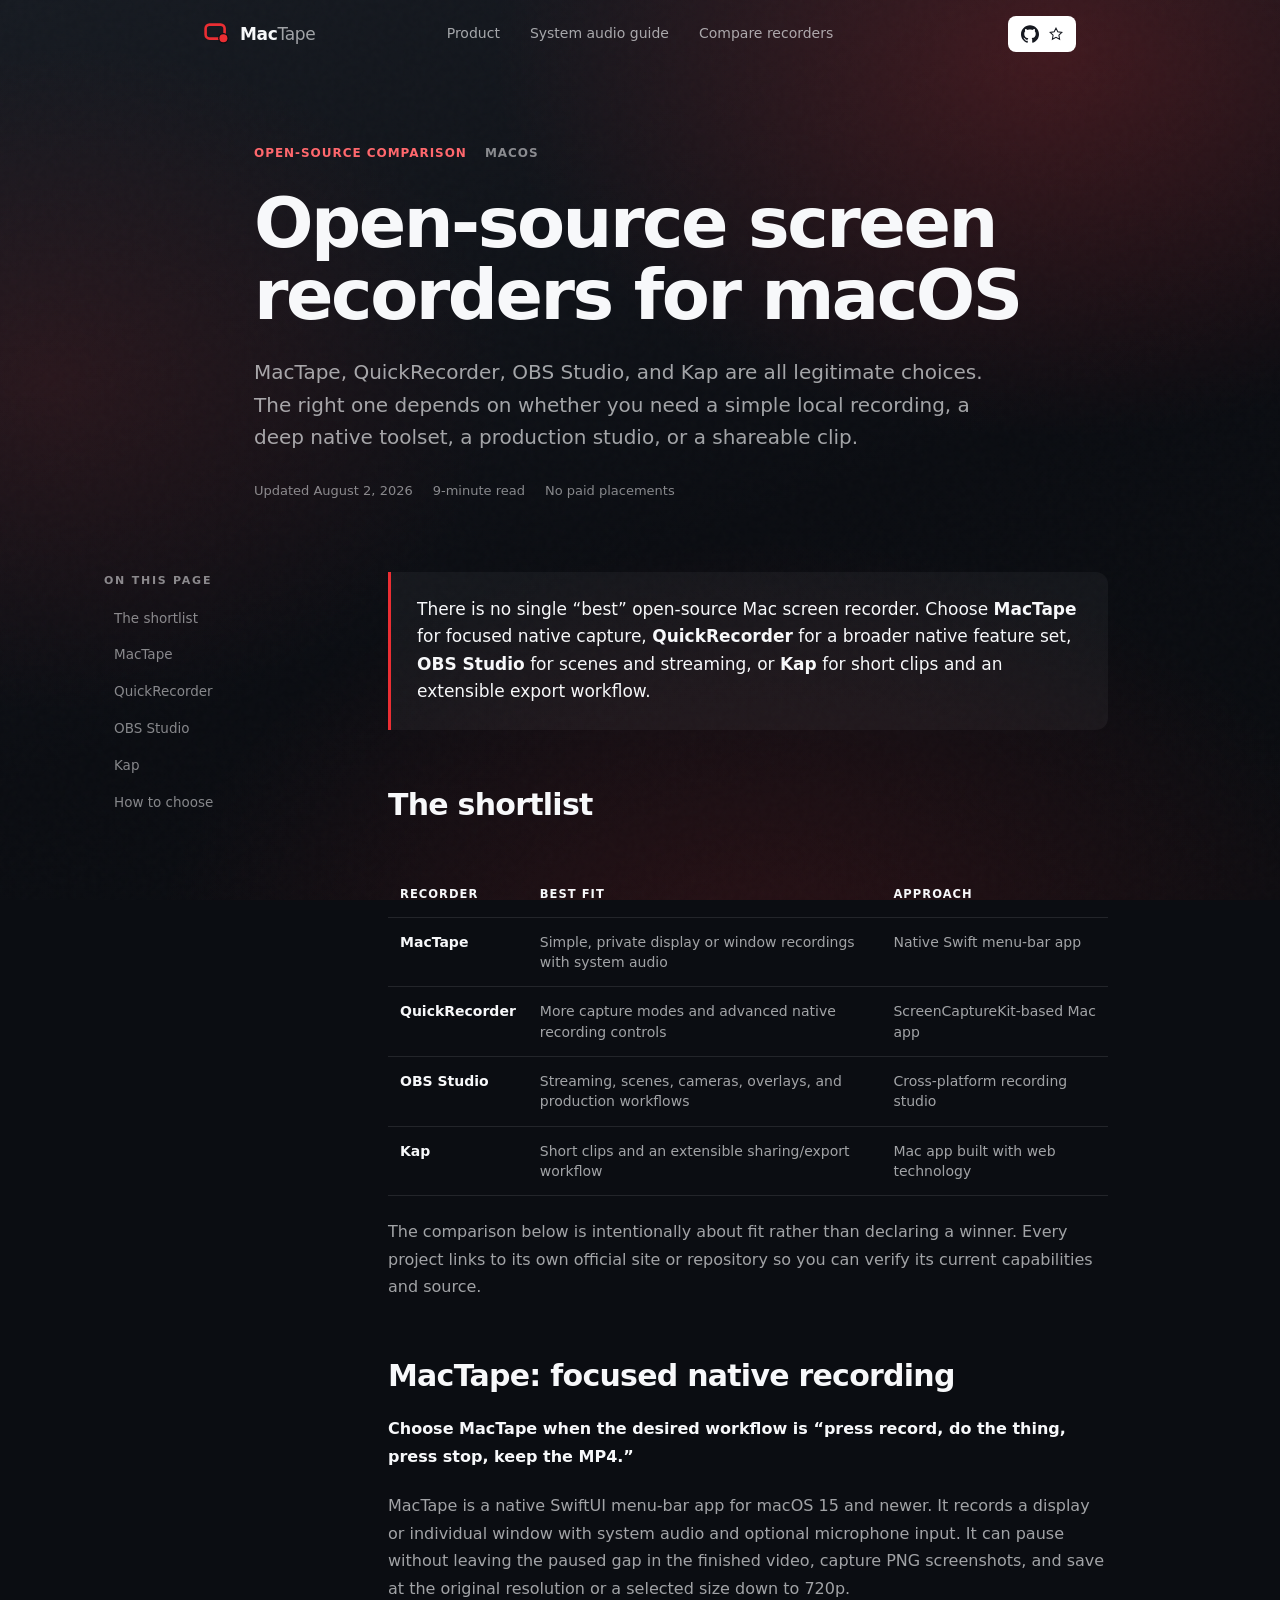
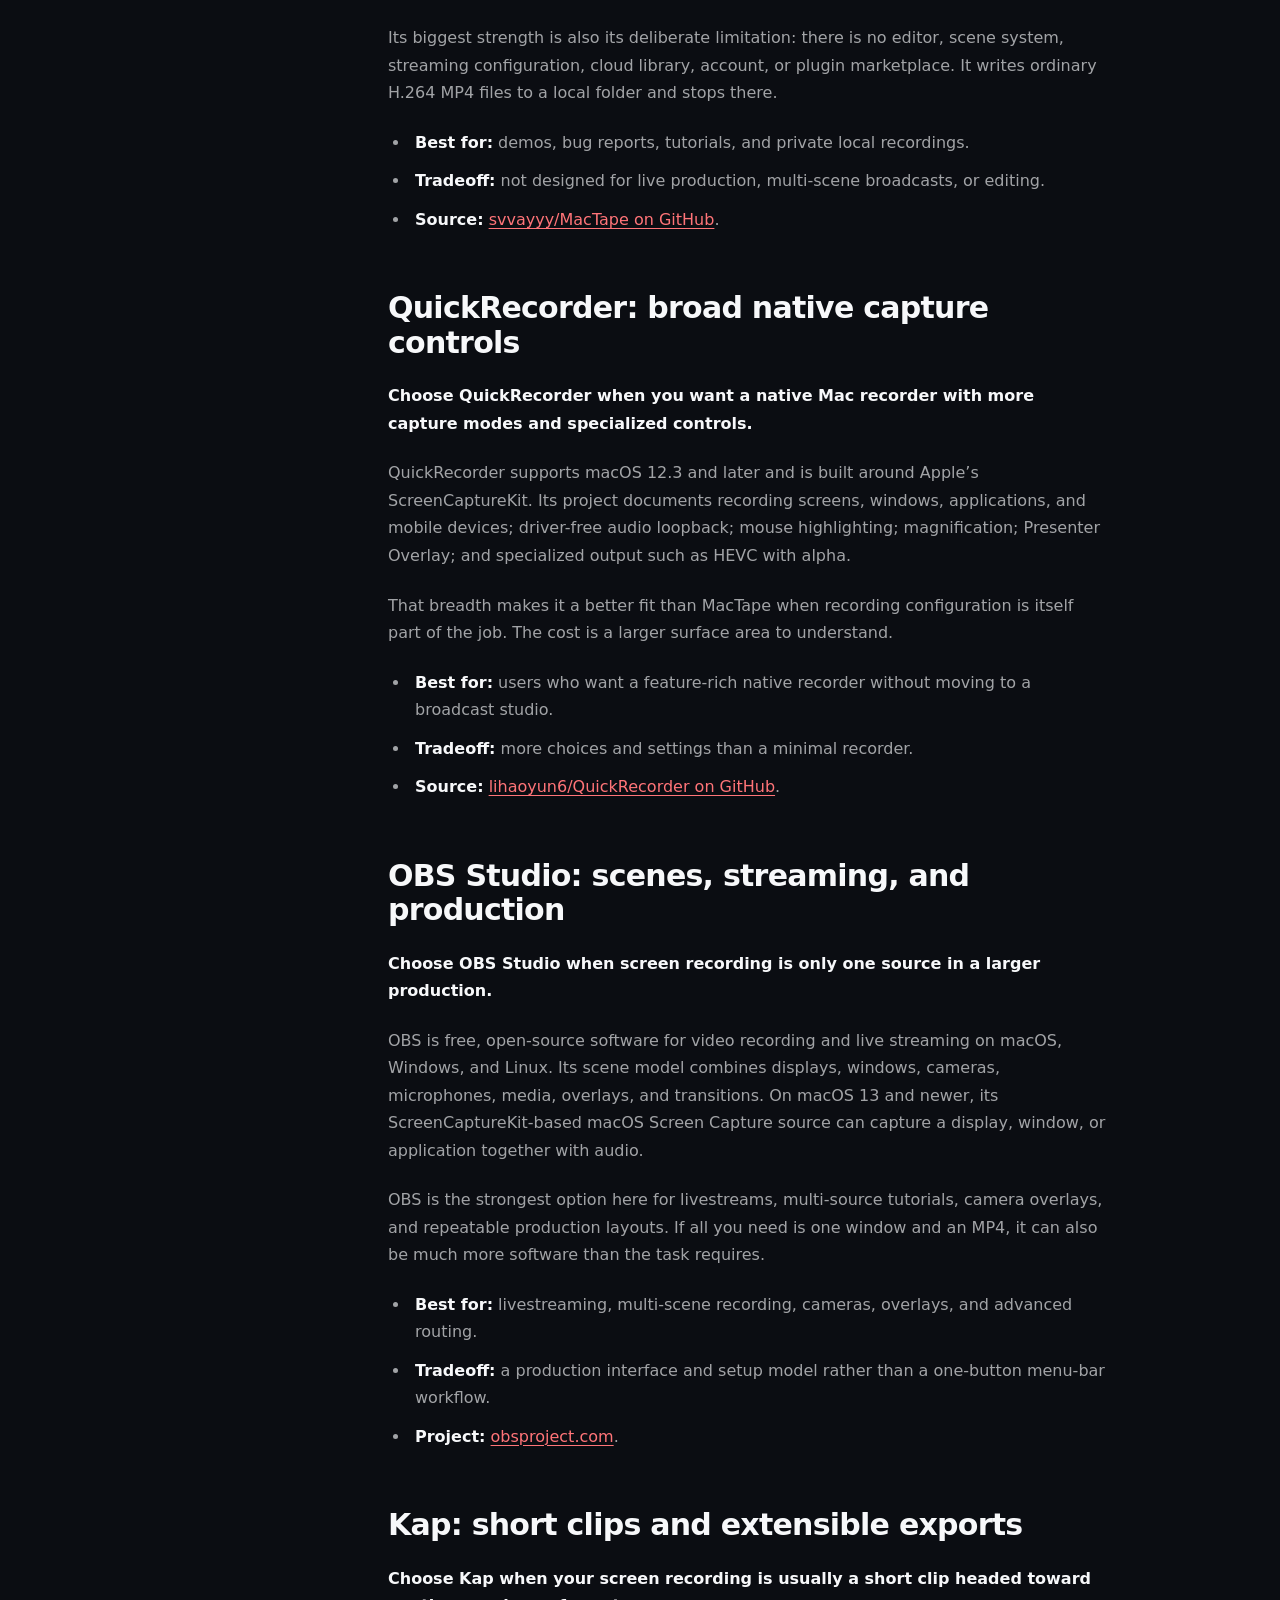
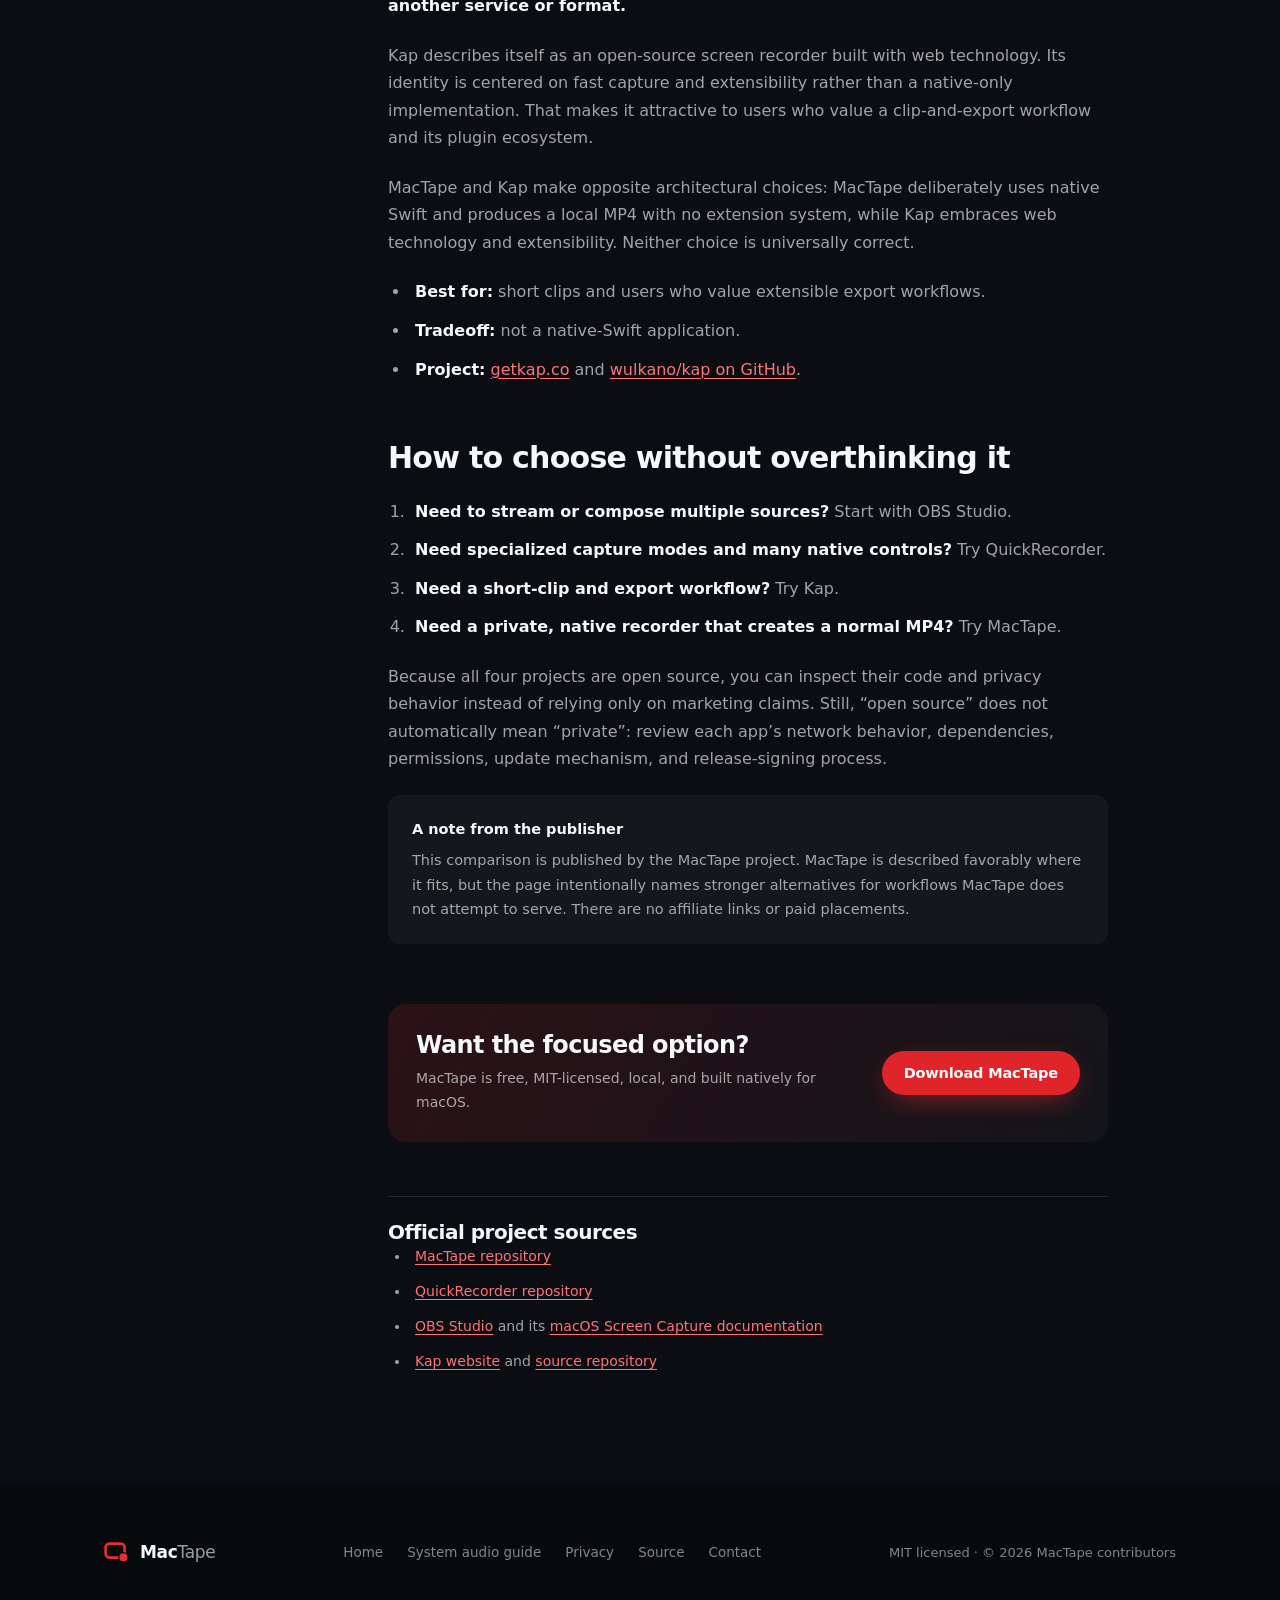
==== docs/open-source-macos-screen-recorders.html @ 4670ff33 "Improve MacTape search discovery" ====
<!DOCTYPE html>
<html lang="en">
<head>
<meta charset="utf-8">
<meta name="viewport" content="width=device-width,initial-scale=1">
<title>Open-Source macOS Screen Recorders: An Honest Comparison</title>
<meta name="description" content="Compare MacTape, QuickRecorder, OBS Studio, and Kap for simple Mac capture, advanced recording, streaming, and short clips.">
<meta name="theme-color" content="#0b0d12">
<link rel="canonical" href="https://mactape.cc/open-source-macos-screen-recorders.html">
<link rel="icon" type="image/png" sizes="32x32" href="assets/favicon-32.png">
<link rel="icon" type="image/png" sizes="128x128" href="assets/favicon-128.png">
<link rel="apple-touch-icon" href="assets/icon-256.png">
<meta property="og:type" content="article">
<meta property="og:site_name" content="MacTape">
<meta property="og:title" content="Open-Source macOS Screen Recorders: An Honest Comparison">
<meta property="og:description" content="Four good open-source recorders, four different jobs. Compare them before installing one.">
<meta property="og:url" content="https://mactape.cc/open-source-macos-screen-recorders.html">
<meta property="og:image" content="https://mactape.cc/assets/og-image.jpg">
<meta property="article:published_time" content="2026-08-02">
<meta property="article:modified_time" content="2026-08-02">
<meta name="twitter:card" content="summary_large_image">
<meta name="twitter:title" content="Open-Source macOS Screen Recorders: An Honest Comparison">
<meta name="twitter:description" content="Compare native capture, advanced tools, streaming workflows, and short-clip recorders for Mac.">
<meta name="twitter:image" content="https://mactape.cc/assets/og-image.jpg">
<script type="application/ld+json">
{
  "@context": "https://schema.org",
  "@type": "TechArticle",
  "headline": "Open-Source macOS Screen Recorders: An Honest Comparison",
  "description": "A practical comparison of MacTape, QuickRecorder, OBS Studio, and Kap for different Mac screen-recording workflows.",
  "datePublished": "2026-08-02",
  "dateModified": "2026-08-02",
  "mainEntityOfPage": "https://mactape.cc/open-source-macos-screen-recorders.html",
  "image": "https://mactape.cc/assets/og-image.jpg",
  "author": {
    "@type": "Organization",
    "name": "MacTape contributors",
    "url": "https://github.com/svvayyy/MacTape/graphs/contributors"
  },
  "publisher": {
    "@type": "Organization",
    "name": "MacTape",
    "url": "https://mactape.cc/",
    "logo": {
      "@type": "ImageObject",
      "url": "https://mactape.cc/assets/icon-1024.png"
    }
  }
}
</script>
<link rel="stylesheet" href="assets/site.css">
</head>
<body>
<div class="bg-field"></div>
<div class="grain"></div>

<div class="chrome" id="chrome">
  <div class="chrome-scrim"></div>
  <div class="chrome-inner">
    <div class="chrome-surface" aria-hidden="true"></div>
    <header class="chrome-bar">
      <a class="brand" href="index.html" aria-label="MacTape home">
        <span class="mark" aria-hidden="true"><svg viewBox="0 0 26 22" fill="none"><rect x="1.6" y="1.6" width="19" height="14" rx="4" stroke="#eb2e33" stroke-width="2.6"/><circle cx="19.4" cy="15.2" r="5.2" fill="#0b0d12"/><circle cx="19.4" cy="15.2" r="4" fill="#eb2e33"/></svg></span>
        <span>Mac<em>Tape</em></span>
      </a>
      <nav class="chrome-nav" aria-label="Primary navigation">
        <a class="dd-trigger" href="index.html#features">Product</a>
        <a class="dd-trigger" href="record-mac-screen-with-system-audio.html">System audio guide</a>
        <a class="dd-trigger" href="open-source-macos-screen-recorders.html" aria-current="page">Compare recorders</a>
      </nav>
      <div class="chrome-actions">
        <a class="star-pill" href="https://github.com/svvayyy/MacTape" rel="noopener">
          <span class="sr-only">View MacTape on GitHub, </span>
          <svg class="gh" viewBox="0 0 24 24" fill="currentColor" aria-hidden="true"><path d="M12 .297c-6.63 0-12 5.373-12 12 0 5.303 3.438 9.8 8.205 11.385.6.113.82-.258.82-.577 0-.285-.01-1.04-.015-2.04-3.338.724-4.042-1.61-4.042-1.61C4.422 18.07 3.633 17.7 3.633 17.7c-1.087-.744.084-.729.084-.729 1.205.084 1.838 1.236 1.838 1.236 1.07 1.835 2.809 1.305 3.495.998.108-.776.417-1.305.76-1.605-2.665-.3-5.466-1.332-5.466-5.93 0-1.31.465-2.38 1.235-3.22-.135-.303-.54-1.523.105-3.176 0 0 1.005-.322 3.3 1.23.96-.267 1.98-.399 3-.405 1.02.006 2.04.138 3 .405 2.28-1.552 3.285-1.23 3.285-1.23.645 1.653.24 2.873.12 3.176.765.84 1.23 1.91 1.23 3.22 0 4.61-2.805 5.625-5.475 5.92.42.36.81 1.096.81 2.22 0 1.606-.015 2.896-.015 3.286 0 .315.21.69.825.57C20.565 22.092 24 17.592 24 12.297c0-6.627-5.373-12-12-12"/></svg>
          <span class="count"><svg viewBox="0 0 24 24" fill="none" stroke="currentColor" stroke-width="1.8" aria-hidden="true"><path d="m12 2 3.09 6.26L22 9.27l-5 4.87 1.18 6.88L12 17.77l-6.18 3.25L7 14.14 2 9.27l6.91-1.01L12 2Z"/></svg><span class="n" data-stars></span></span>
        </a>
        <button class="menu-btn" type="button" aria-expanded="false" aria-label="Open navigation menu"><span></span></button>
      </div>
      <nav class="chrome-mobile" aria-label="Mobile navigation">
        <a href="index.html">MacTape home</a>
        <a href="index.html#features">Features</a>
        <a href="record-mac-screen-with-system-audio.html">System audio guide</a>
        <a href="open-source-macos-screen-recorders.html" aria-current="page">Compare recorders</a>
        <a href="privacy.html">Privacy</a>
        <a href="https://github.com/svvayyy/MacTape" rel="noopener">Source</a>
      </nav>
    </header>
  </div>
</div>

<main id="top">
  <header class="article-hero">
    <div class="wrap article-hero-inner">
      <div class="article-kicker"><span>Open-source comparison</span><span>macOS</span></div>
      <h1>Open-source screen recorders for macOS</h1>
      <p class="article-dek">MacTape, QuickRecorder, OBS Studio, and Kap are all legitimate choices. The right one depends on whether you need a simple local recording, a deep native toolset, a production studio, or a shareable clip.</p>
      <div class="article-meta"><time datetime="2026-08-02">Updated August 2, 2026</time><span>9-minute read</span><span>No paid placements</span></div>
    </div>
  </header>

  <div class="wrap article-shell">
    <aside class="article-toc" aria-label="On this page">
      <strong>On this page</strong>
      <a href="#shortlist">The shortlist</a>
      <a href="#mactape">MacTape</a>
      <a href="#quickrecorder">QuickRecorder</a>
      <a href="#obs">OBS Studio</a>
      <a href="#kap">Kap</a>
      <a href="#choose">How to choose</a>
    </aside>

    <article class="article">
      <p class="answer">There is no single “best” open-source Mac screen recorder. Choose <strong>MacTape</strong> for focused native capture, <strong>QuickRecorder</strong> for a broader native feature set, <strong>OBS Studio</strong> for scenes and streaming, or <strong>Kap</strong> for short clips and an extensible export workflow.</p>

      <h2 id="shortlist">The shortlist</h2>
      <div class="table-scroll" role="region" aria-label="Open-source macOS screen recorder comparison" tabindex="0">
      <table>
        <thead><tr><th>Recorder</th><th>Best fit</th><th>Approach</th></tr></thead>
        <tbody>
          <tr><td>MacTape</td><td>Simple, private display or window recordings with system audio</td><td>Native Swift menu-bar app</td></tr>
          <tr><td>QuickRecorder</td><td>More capture modes and advanced native recording controls</td><td>ScreenCaptureKit-based Mac app</td></tr>
          <tr><td>OBS Studio</td><td>Streaming, scenes, cameras, overlays, and production workflows</td><td>Cross-platform recording studio</td></tr>
          <tr><td>Kap</td><td>Short clips and an extensible sharing/export workflow</td><td>Mac app built with web technology</td></tr>
        </tbody>
      </table>
      </div>
      <p>The comparison below is intentionally about fit rather than declaring a winner. Every project links to its own official site or repository so you can verify its current capabilities and source.</p>

      <h2 id="mactape">MacTape: focused native recording</h2>
      <p><strong>Choose MacTape when the desired workflow is “press record, do the thing, press stop, keep the MP4.”</strong></p>
      <p>MacTape is a native SwiftUI menu-bar app for macOS 15 and newer. It records a display or individual window with system audio and optional microphone input. It can pause without leaving the paused gap in the finished video, capture PNG screenshots, and save at the original resolution or a selected size down to 720p.</p>
      <p>Its biggest strength is also its deliberate limitation: there is no editor, scene system, streaming configuration, cloud library, account, or plugin marketplace. It writes ordinary H.264 MP4 files to a local folder and stops there.</p>
      <ul>
        <li><strong>Best for:</strong> demos, bug reports, tutorials, and private local recordings.</li>
        <li><strong>Tradeoff:</strong> not designed for live production, multi-scene broadcasts, or editing.</li>
        <li><strong>Source:</strong> <a href="https://github.com/svvayyy/MacTape" rel="noopener">svvayyy/MacTape on GitHub</a>.</li>
      </ul>

      <h2 id="quickrecorder">QuickRecorder: broad native capture controls</h2>
      <p><strong>Choose QuickRecorder when you want a native Mac recorder with more capture modes and specialized controls.</strong></p>
      <p>QuickRecorder supports macOS 12.3 and later and is built around Apple’s ScreenCaptureKit. Its project documents recording screens, windows, applications, and mobile devices; driver-free audio loopback; mouse highlighting; magnification; Presenter Overlay; and specialized output such as HEVC with alpha.</p>
      <p>That breadth makes it a better fit than MacTape when recording configuration is itself part of the job. The cost is a larger surface area to understand.</p>
      <ul>
        <li><strong>Best for:</strong> users who want a feature-rich native recorder without moving to a broadcast studio.</li>
        <li><strong>Tradeoff:</strong> more choices and settings than a minimal recorder.</li>
        <li><strong>Source:</strong> <a href="https://github.com/lihaoyun6/QuickRecorder" rel="noopener">lihaoyun6/QuickRecorder on GitHub</a>.</li>
      </ul>

      <h2 id="obs">OBS Studio: scenes, streaming, and production</h2>
      <p><strong>Choose OBS Studio when screen recording is only one source in a larger production.</strong></p>
      <p>OBS is free, open-source software for video recording and live streaming on macOS, Windows, and Linux. Its scene model combines displays, windows, cameras, microphones, media, overlays, and transitions. On macOS 13 and newer, its ScreenCaptureKit-based macOS Screen Capture source can capture a display, window, or application together with audio.</p>
      <p>OBS is the strongest option here for livestreams, multi-source tutorials, camera overlays, and repeatable production layouts. If all you need is one window and an MP4, it can also be much more software than the task requires.</p>
      <ul>
        <li><strong>Best for:</strong> livestreaming, multi-scene recording, cameras, overlays, and advanced routing.</li>
        <li><strong>Tradeoff:</strong> a production interface and setup model rather than a one-button menu-bar workflow.</li>
        <li><strong>Project:</strong> <a href="https://obsproject.com/" rel="noopener">obsproject.com</a>.</li>
      </ul>

      <h2 id="kap">Kap: short clips and extensible exports</h2>
      <p><strong>Choose Kap when your screen recording is usually a short clip headed toward another service or format.</strong></p>
      <p>Kap describes itself as an open-source screen recorder built with web technology. Its identity is centered on fast capture and extensibility rather than a native-only implementation. That makes it attractive to users who value a clip-and-export workflow and its plugin ecosystem.</p>
      <p>MacTape and Kap make opposite architectural choices: MacTape deliberately uses native Swift and produces a local MP4 with no extension system, while Kap embraces web technology and extensibility. Neither choice is universally correct.</p>
      <ul>
        <li><strong>Best for:</strong> short clips and users who value extensible export workflows.</li>
        <li><strong>Tradeoff:</strong> not a native-Swift application.</li>
        <li><strong>Project:</strong> <a href="https://getkap.co/" rel="noopener">getkap.co</a> and <a href="https://github.com/wulkano/kap" rel="noopener">wulkano/kap on GitHub</a>.</li>
      </ul>

      <h2 id="choose">How to choose without overthinking it</h2>
      <ol>
        <li><strong>Need to stream or compose multiple sources?</strong> Start with OBS Studio.</li>
        <li><strong>Need specialized capture modes and many native controls?</strong> Try QuickRecorder.</li>
        <li><strong>Need a short-clip and export workflow?</strong> Try Kap.</li>
        <li><strong>Need a private, native recorder that creates a normal MP4?</strong> Try MacTape.</li>
      </ol>
      <p>Because all four projects are open source, you can inspect their code and privacy behavior instead of relying only on marketing claims. Still, “open source” does not automatically mean “private”: review each app’s network behavior, dependencies, permissions, update mechanism, and release-signing process.</p>

      <div class="callout">
        <b>A note from the publisher</b>
        This comparison is published by the MacTape project. MacTape is described favorably where it fits, but the page intentionally names stronger alternatives for workflows MacTape does not attempt to serve. There are no affiliate links or paid placements.
      </div>

      <div class="article-cta">
        <div>
          <h2>Want the focused option?</h2>
          <p>MacTape is free, MIT-licensed, local, and built natively for macOS.</p>
        </div>
        <a class="btn btn-primary" href="https://github.com/svvayyy/MacTape/releases/download/v0.1.0-beta.1/MacTape-0.1.0.dmg" rel="noopener">Download MacTape</a>
      </div>

      <section class="sources" aria-labelledby="sources-heading">
        <h2 id="sources-heading">Official project sources</h2>
        <ul>
          <li><a href="https://github.com/svvayyy/MacTape" rel="noopener">MacTape repository</a></li>
          <li><a href="https://github.com/lihaoyun6/QuickRecorder" rel="noopener">QuickRecorder repository</a></li>
          <li><a href="https://obsproject.com/" rel="noopener">OBS Studio</a> and its <a href="https://obsproject.com/kb/macos-screen-capture-source" rel="noopener">macOS Screen Capture documentation</a></li>
          <li><a href="https://getkap.co/" rel="noopener">Kap website</a> and <a href="https://github.com/wulkano/kap" rel="noopener">source repository</a></li>
        </ul>
      </section>
    </article>
  </div>
</main>

<footer>
  <div class="wrap foot">
    <a class="brand" href="index.html"><span class="mark" aria-hidden="true"><svg viewBox="0 0 26 22" fill="none"><rect x="1.6" y="1.6" width="19" height="14" rx="4" stroke="#eb2e33" stroke-width="2.6"/><circle cx="19.4" cy="15.2" r="5.2" fill="#0b0d12"/><circle cx="19.4" cy="15.2" r="4" fill="#eb2e33"/></svg></span><span>Mac<em>Tape</em></span></a>
    <div class="foot-links">
      <a href="index.html">Home</a>
      <a href="record-mac-screen-with-system-audio.html">System audio guide</a>
      <a href="privacy.html">Privacy</a>
      <a href="https://github.com/svvayyy/MacTape" rel="noopener">Source</a>
      <a href="mailto:hello@swayyy.dev">Contact</a>
    </div>
    <div class="foot-legal">MIT licensed · © 2026 MacTape contributors</div>
  </div>
</footer>
<script src="assets/site.js"></script>
</body>
</html>
---- docs/assets/site.css ----
/* MacTape site styles. Palette and radii mirror MacTape/Design/MacTapeTheme.swift. */

:root{
  --red:#eb2e33;
  --red-action:#df242a;
  --red-deep:#c71c24;
  --bg:#0b0d12;
  --surface:#1b202a;
  --panel:rgba(255,255,255,.055);
  --panel-2:rgba(255,255,255,.085);
  --ink:#f7f8fa;
  --ink-2:rgba(247,248,250,.64);
  --ink-3:rgba(247,248,250,.52);
  --green:#30d158;
  --r-s:8px; --r-m:12px; --r-l:18px; --r-pill:999px;
  --max:1120px;
  --ease:cubic-bezier(.22,1,.36,1);
  --chrome-h:52px;
}

*{box-sizing:border-box;margin:0;padding:0}
html{scroll-behavior:smooth;-webkit-text-size-adjust:100%;scroll-padding-top:96px;overflow-x:hidden}
body{
  background:var(--bg);
  color:var(--ink);
  font-family:-apple-system,BlinkMacSystemFont,"SF Pro Display","SF Pro Text","Helvetica Neue",Inter,system-ui,sans-serif;
  font-size:16px;
  line-height:1.55;
  -webkit-font-smoothing:antialiased;
  -moz-osx-font-smoothing:grayscale;
  overflow-x:hidden;
}
img{max-width:100%;height:auto;display:block}
picture{display:block}
a{color:inherit;text-decoration:none}
button{font:inherit;color:inherit;background:none;border:0;cursor:pointer}
:focus-visible{outline:2px solid rgba(235,46,51,.8);outline-offset:3px;border-radius:6px}
.sr-only{position:absolute;width:1px;height:1px;padding:0;margin:-1px;overflow:hidden;
  clip:rect(0,0,0,0);white-space:nowrap;border:0}

/* ambient background */
.bg-field{position:fixed;inset:0;z-index:-2;pointer-events:none;
  background:
    radial-gradient(900px 620px at 82% 6%, rgba(255,50,55,.20), transparent 62%),
    radial-gradient(760px 560px at 4% 42%, rgba(255,50,55,.10), transparent 60%),
    radial-gradient(1000px 700px at 60% 108%, rgba(255,50,55,.13), transparent 62%),
    linear-gradient(160deg,#171b22 0%, #0b0d12 58%, #0a0c10 100%);
}
.grain{position:fixed;inset:0;z-index:-1;pointer-events:none;opacity:.055;
  background-image:url("data:image/svg+xml,%3Csvg viewBox='0 0 160 160' xmlns='http://www.w3.org/2000/svg'%3E%3Cfilter id='n'%3E%3CfeTurbulence type='fractalNoise' baseFrequency='.9' numOctaves='3' stitchTiles='stitch'/%3E%3C/filter%3E%3Crect width='100%25' height='100%25' filter='url(%23n)' opacity='.35'/%3E%3C/svg%3E");
}

.wrap{width:100%;max-width:var(--max);margin:0 auto;padding:0 24px}

/* logo mark */
.mark{width:26px;height:22px;flex:none}
.mark svg{width:100%;height:100%;display:block;overflow:visible}
.brand{display:inline-flex;align-items:center;gap:10px;font-weight:700;font-size:17px;letter-spacing:-.02em;
  transition:opacity .2s var(--ease)}
.brand:hover{opacity:.62}
.brand em{font-style:normal;font-weight:500;opacity:.62}

/* Floating navigation */
.chrome{position:fixed;inset-inline:0;top:0;z-index:60;isolation:isolate;
  padding:12px 12px 0;pointer-events:none}
.chrome-inner{position:relative;margin:0 auto;width:100%;max-width:880px;pointer-events:auto;
  transition:max-width .42s var(--ease)}
.chrome.stuck .chrome-inner{max-width:800px}

.chrome-surface{position:absolute;inset:0;border-radius:14px;background:var(--surface);
  box-shadow:0 10px 26px rgba(0,0,0,.42);opacity:0;
  transition:opacity .42s var(--ease),height .32s var(--ease)}
.chrome.stuck .chrome-surface,.chrome.open .chrome-surface{opacity:1}
.chrome.open .chrome-surface{height:12.25rem}

.chrome-bar{position:relative;z-index:1;display:flex;align-items:center;justify-content:space-between;
  padding:4px;transition:padding .42s var(--ease)}
.chrome.stuck .chrome-bar,.chrome.open .chrome-bar{padding:6px 6px 6px 16px}

.chrome-nav{position:absolute;left:50%;transform:translateX(-50%);display:flex;align-items:center;gap:2px}
.chrome-actions{display:flex;align-items:center;gap:8px;margin-left:auto}

/* dropdown groups */
.dd{position:relative}
.dd-trigger{display:inline-flex;align-items:center;gap:5px;height:36px;padding:0 14px;border-radius:var(--r-s);
  font-size:14px;font-weight:500;color:var(--ink-2);transition:color .2s var(--ease)}
.dd-trigger:hover,.dd[data-open="true"] .dd-trigger{color:var(--ink)}
.dd-trigger svg{width:14px;height:14px;transition:transform .2s var(--ease)}
.dd[data-open="true"] .dd-trigger svg{transform:rotate(180deg)}

.dd-menu{position:absolute;top:100%;left:0;z-index:10;min-width:9.5rem;padding-top:14px;
  opacity:0;visibility:hidden;transform:translateY(-8px) scale(.98);transform-origin:top center;pointer-events:none;
  transition:opacity .24s var(--ease),transform .24s var(--ease),visibility 0s linear .24s}
.dd[data-open="true"] .dd-menu{opacity:1;visibility:visible;transform:none;pointer-events:auto;
  transition-delay:0s}
.dd-card{display:flex;flex-direction:column;gap:2px;padding:6px;border-radius:var(--r-m);
  background:var(--surface);box-shadow:0 12px 24px rgba(0,0,0,.42)}
.dd-card a{display:flex;align-items:center;height:34px;padding:0 12px;border-radius:var(--r-s);
  font-size:14px;font-weight:500;white-space:nowrap;color:var(--ink);
  opacity:0;transform:translateX(-10px);
  transition:opacity .24s var(--ease),transform .24s var(--ease),background .18s var(--ease),color .18s var(--ease)}
.dd[data-open="true"] .dd-card a{opacity:1;transform:none}
.dd[data-open="true"] .dd-card a:nth-child(1){transition-delay:.04s}
.dd[data-open="true"] .dd-card a:nth-child(2){transition-delay:.08s}
.dd[data-open="true"] .dd-card a:nth-child(3){transition-delay:.12s}
.dd[data-open="true"] .dd-card a:nth-child(4){transition-delay:.16s}
.dd-card a:hover{background:var(--panel);color:var(--ink)}

/* GitHub star pill */
.star-pill{display:inline-flex;align-items:center;gap:10px;height:36px;padding:0 13px;border-radius:var(--r-s);
  font-size:14px;font-weight:600;background:#fff;color:#15181f;
  transition:background .3s var(--ease),color .3s var(--ease),transform .18s var(--ease)}
.star-pill:hover{background:#eceef3}
.star-pill:active{transform:scale(.97)}
.chrome.stuck .star-pill,.chrome.open .star-pill{background:var(--red-action);color:#fff}
.chrome.stuck .star-pill:hover,.chrome.open .star-pill:hover{background:var(--red-deep)}
.star-pill .gh{width:18px;height:18px;flex:none}
.star-pill .count{display:inline-flex;align-items:center;gap:6px}
.star-pill .count svg{width:14px;height:14px;flex:none}
.star-pill .n{font-variant-numeric:tabular-nums;letter-spacing:-.01em}
.star-pill .n:empty{display:none}

/* mobile menu trigger */
.menu-btn{display:none;width:36px;height:36px;align-items:center;justify-content:center;border-radius:var(--r-s)}
.menu-btn span{position:relative;display:block;width:18px;height:1.8px;border-radius:2px;background:var(--ink);
  transition:transform .3s var(--ease),opacity .2s var(--ease)}
.menu-btn span::before,.menu-btn span::after{content:"";position:absolute;left:0;width:18px;height:1.8px;
  border-radius:2px;background:var(--ink);transition:transform .3s var(--ease),opacity .2s var(--ease)}
.menu-btn span::before{top:-6px}
.menu-btn span::after{top:6px}
.chrome.open .menu-btn span{background:transparent}
.chrome.open .menu-btn span::before{transform:translateY(6px) rotate(45deg)}
.chrome.open .menu-btn span::after{transform:translateY(-6px) rotate(-45deg)}

/* Compact mobile menu body */
.chrome-mobile{position:absolute;top:58px;inset-inline:10px;z-index:5;display:none;
  grid-template-columns:repeat(2,minmax(0,1fr));gap:6px;opacity:0;visibility:hidden;
  transform:translateY(-8px);pointer-events:none;
  transition:opacity .3s var(--ease),transform .3s var(--ease),visibility 0s linear .3s}
.chrome.open .chrome-mobile{opacity:1;visibility:visible;transform:none;pointer-events:auto;
  transition-delay:0s}
.chrome-mobile a{display:flex;align-items:center;min-width:0;height:36px;padding:0 12px;
  border-radius:var(--r-s);background:rgba(255,255,255,.045);font-size:14px;font-weight:550;
  color:var(--ink);white-space:nowrap;overflow:hidden;text-overflow:ellipsis;
  transition:background .18s var(--ease),color .18s var(--ease)}
.chrome-mobile a:hover,.chrome-mobile a:focus-visible{background:rgba(255,255,255,.09)}
.chrome-mobile a[aria-current="page"]{color:#ff6b6f}
.chrome-scrim{position:fixed;inset:0;z-index:0;display:none;background:transparent;pointer-events:auto}
.chrome.open .chrome-scrim{display:block}

/* buttons */
.btn{display:inline-flex;align-items:center;gap:9px;height:44px;padding:0 22px;
  border-radius:var(--r-pill);font-size:14.5px;font-weight:600;letter-spacing:-.01em;white-space:nowrap;
  text-decoration:none;
  transition:transform .18s var(--ease),background .18s var(--ease),box-shadow .3s var(--ease)}
.btn:active{transform:scale(.975)}
.btn-primary{background:var(--red-action);color:#fff;box-shadow:0 8px 30px -10px rgba(235,46,51,.75)}
.btn-primary:hover{background:var(--red-deep);box-shadow:0 12px 40px -10px rgba(235,46,51,.9)}
.btn-ghost{background:var(--panel);color:var(--ink)}
.btn-ghost:hover{background:var(--panel-2)}

/* hero */
.hero{position:relative;padding:132px 0 40px}
.hero-grid{display:grid;grid-template-columns:1.05fr .95fr;gap:56px;align-items:center}
h1{font-size:clamp(42px,5.2vw,68px);line-height:1.04;font-weight:800;letter-spacing:-.035em}
h1 .fade{display:inline-block;padding-bottom:.06em;
  background:linear-gradient(180deg,#fff 25%,rgba(247,248,250,.66));-webkit-background-clip:text;background-clip:text;color:transparent}
.lede{margin-top:22px;font-size:clamp(16.5px,1.5vw,19px);line-height:1.6;color:var(--ink-2);max-width:29em}
.lede strong{color:var(--ink);font-weight:650}
.hero-cta{display:flex;flex-wrap:wrap;gap:12px;margin-top:32px}
.hero-meta{margin-top:26px;font-size:13px;color:var(--ink-3);display:flex;flex-wrap:wrap;gap:8px 18px}
.hero-meta b{color:var(--ink-2);font-weight:600}

.shot{position:relative;justify-self:center;width:100%;max-width:392px}
.shot::before{content:"";position:absolute;inset:-16% -22% -30%;
  background:radial-gradient(closest-side,rgba(255,50,55,.30),transparent 72%);filter:blur(18px);z-index:0}
.shot-frame{position:relative;z-index:1;border-radius:22px;overflow:hidden;
  box-shadow:0 44px 90px -34px rgba(0,0,0,.92);animation:float 9s ease-in-out infinite}
@keyframes float{0%,100%{transform:translateY(0)}50%{transform:translateY(-12px)}}
.shot-frame picture,.shot-frame img{width:100%}

/* ticker */
.ticker{margin-top:56px;overflow:hidden;background:rgba(255,255,255,.028)}
.ticker-track{display:flex;width:max-content;animation:slide 34s linear infinite}
.ticker:hover .ticker-track{animation-play-state:paused}
.ticker-item{display:flex;align-items:center;gap:14px;padding:15px 26px;font-size:12px;font-weight:700;
  letter-spacing:.19em;text-transform:uppercase;color:var(--ink-3);white-space:nowrap}
.ticker-item span{width:4px;height:4px;border-radius:50%;background:var(--red);opacity:.85}
@keyframes slide{from{transform:translateX(0)}to{transform:translateX(-50%)}}

/* sections */
section{position:relative}
.band{padding:96px 0}
.band-joined{padding-top:0}
.band-head{max-width:620px;margin-bottom:48px}
.kicker{font-size:11.5px;font-weight:700;letter-spacing:.19em;text-transform:uppercase;color:var(--red);opacity:.92}
h2{margin-top:16px;font-size:clamp(30px,3.9vw,46px);line-height:1.05;font-weight:800;letter-spacing:-.032em}
.sub{margin-top:16px;font-size:16.5px;color:var(--ink-2);line-height:1.62}
.sub-compact{margin-top:28px;font-size:15px}

/* feature cards */
.cards{display:grid;grid-template-columns:repeat(3,1fr);gap:16px}
.card{position:relative;padding:26px 24px 28px;border-radius:var(--r-l);overflow:hidden;
  background:linear-gradient(180deg,rgba(255,255,255,.062),rgba(255,255,255,.022));
  transition:transform .32s var(--ease),background .32s var(--ease)}
.card::after{content:"";position:absolute;inset:0;border-radius:inherit;pointer-events:none;opacity:0;
  background:radial-gradient(420px 220px at var(--mx,50%) var(--my,0%),rgba(255,50,55,.16),transparent 70%);
  transition:opacity .35s var(--ease)}
.card:hover{transform:translateY(-3px)}
.card:hover::after{opacity:1}
.card .ico{width:38px;height:38px;border-radius:11px;display:grid;place-items:center;
  background:rgba(235,46,51,.16);color:#ff5f63;margin-bottom:18px}
.card .ico svg{width:19px;height:19px}
.card h3{font-size:16.5px;font-weight:650;letter-spacing:-.015em}
.card p{margin-top:8px;font-size:14.5px;line-height:1.58;color:var(--ink-2)}

/* split rows */
.split{display:grid;grid-template-columns:1fr 1fr;gap:64px;align-items:center}
.split.rev .split-media{order:-1}
.split-media{position:relative;display:flex;justify-content:center}
.split-media::before{content:"";position:absolute;inset:-8% -14% -18%;
  background:radial-gradient(closest-side,rgba(255,50,55,.20),transparent 72%);filter:blur(16px)}
.split-media picture{position:relative;max-width:340px;width:100%}
.split-media img{border-radius:20px;width:100%;
  box-shadow:0 40px 80px -34px rgba(0,0,0,.9)}

/* resolution chips */
.chips{display:flex;flex-wrap:wrap;gap:10px;margin-top:28px}
.chip{display:inline-flex;flex-direction:column;gap:2px;padding:11px 17px;border-radius:var(--r-m);
  background:rgba(255,255,255,.058);
  transition:background .25s var(--ease),transform .25s var(--ease)}
.chip:hover{background:rgba(235,46,51,.16);transform:translateY(-2px)}
.chip b{font-size:14.5px;font-weight:650;letter-spacing:-.01em}
.chip i{font-style:normal;font-size:11.5px;color:var(--ink-3);font-variant-numeric:tabular-nums}

/* pause timeline */
.tl{margin-top:40px;padding:30px 28px 26px;border-radius:var(--r-l);background:rgba(255,255,255,.04)}
.tl-row{margin-bottom:26px}
.tl-row:last-child{margin-bottom:0}
.tl-label{display:flex;justify-content:space-between;align-items:baseline;
  font-size:11.5px;font-weight:700;letter-spacing:.15em;text-transform:uppercase;color:var(--ink-3);margin-bottom:11px}
.tl-label u{text-decoration:none;font-variant-numeric:tabular-nums;letter-spacing:.05em;color:var(--ink-2)}
.tl-bar{display:flex;height:34px;gap:4px;transition:gap .9s var(--ease)}
.seg{flex-basis:0;min-width:0;border-radius:7px;
  transition:flex-grow 1.05s var(--ease),opacity .6s var(--ease)}
.seg-rec{background:linear-gradient(180deg,#f2464b,var(--red-deep));flex-grow:1;
  box-shadow:0 6px 22px -10px rgba(235,46,51,.85)}
.seg-short{flex-grow:1.2}
.seg-long{flex-grow:1.6}
.seg-gap{flex-grow:.85;display:grid;place-items:center;overflow:hidden;
  background:repeating-linear-gradient(115deg,rgba(255,255,255,.12) 0 7px,rgba(255,255,255,.035) 7px 14px);
  font-size:10.5px;font-weight:700;letter-spacing:.14em;text-transform:uppercase;color:var(--ink-3)}
.tl.run .tl-out .seg-gap{flex-grow:.0001;opacity:0}
.tl.run .tl-out .tl-bar{gap:0}
.tl.run .tl-out .seg-rec:first-child{border-radius:7px 0 0 7px}
.tl.run .tl-out .seg-rec:last-child{border-radius:0 7px 7px 0}
.tl-note{margin-top:20px;font-size:13.5px;color:var(--ink-3);display:flex;align-items:center;gap:9px}
.tl-note svg{width:15px;height:15px;color:var(--green);flex:none}

/* privacy blocks */
.zeros{display:grid;grid-template-columns:repeat(4,1fr);gap:16px;margin-top:12px}
.zero{padding:26px 22px;border-radius:var(--r-l);
  background:linear-gradient(180deg,rgba(255,255,255,.062),rgba(255,255,255,.02))}
.zero b{display:block;font-size:46px;line-height:1;font-weight:800;letter-spacing:-.05em;
  background:linear-gradient(180deg,#fff,rgba(247,248,250,.52));-webkit-background-clip:text;background-clip:text;color:transparent}
.zero span{display:block;margin-top:10px;font-size:13.5px;color:var(--ink-2)}
.checklist{display:grid;grid-template-columns:1fr 1fr;gap:12px 32px;margin-top:36px}
.checklist li{list-style:none;display:flex;gap:11px;font-size:14.5px;color:var(--ink-2);line-height:1.5}
.checklist svg{width:17px;height:17px;flex:none;margin-top:3px;color:var(--green)}
.quote{margin-top:44px;padding:26px 28px;border-radius:var(--r-l);
  background:linear-gradient(120deg,rgba(235,46,51,.14),rgba(235,46,51,.04));
  font-size:19px;font-weight:600;letter-spacing:-.02em;line-height:1.45}
.quote small{display:block;margin-top:10px;font-size:13.5px;font-weight:400;letter-spacing:0;color:var(--ink-2)}
.quote a{color:#ff6b6f;text-decoration:underline;text-underline-offset:3px}

/* recording states */
.states{display:flex;flex-wrap:wrap;gap:9px;margin-top:30px}
.state{display:inline-flex;align-items:center;gap:8px;height:34px;padding:0 15px;border-radius:var(--r-pill);
  background:rgba(255,255,255,.055);font-size:13px;color:var(--ink-2);transition:all .4s var(--ease)}
.state i{width:7px;height:7px;border-radius:50%;background:var(--ink-3);transition:all .4s var(--ease)}
.state.on{background:rgba(235,46,51,.2);color:#fff}
.state.on i{background:var(--red);box-shadow:0 0 10px rgba(235,46,51,.9)}

/* stack rows */
.stack{display:grid;grid-template-columns:repeat(2,1fr);gap:14px;margin-top:8px}
.row{display:flex;gap:16px;padding:20px 22px;border-radius:var(--r-m);background:rgba(255,255,255,.038);
  transition:background .3s var(--ease)}
.row:hover{background:rgba(255,255,255,.062)}
.row .k{font-size:11.5px;font-weight:700;letter-spacing:.14em;text-transform:uppercase;color:var(--red);
  min-width:104px;padding-top:3px;opacity:.9}
.row .v{font-size:14.5px;color:var(--ink-2);line-height:1.55}
.row .v b{color:var(--ink);font-weight:600}
code{font-family:ui-monospace,SFMono-Regular,"SF Mono",Menlo,monospace;font-size:13px;
  color:var(--ink);background:rgba(255,255,255,.09);padding:2px 7px;border-radius:6px}

/* build steps */
.steps{counter-reset:s;display:grid;gap:2px;margin-top:8px;border-radius:var(--r-l);overflow:hidden}
.step{counter-increment:s;display:flex;gap:18px;align-items:center;padding:18px 24px;
  background:rgba(255,255,255,.038);transition:background .25s var(--ease)}
.step:hover{background:rgba(255,255,255,.065)}
.step::before{content:counter(s,decimal-leading-zero);font-size:12px;font-weight:700;color:var(--red);
  font-variant-numeric:tabular-nums;letter-spacing:.06em;opacity:.85}
.step .t{font-size:15px;color:var(--ink-2)}
.step .t b{color:var(--ink);font-weight:600}
.step .t a{color:var(--ink);text-decoration:underline;text-underline-offset:3px}
.note{margin-top:18px;font-size:13.5px;color:var(--ink-3);line-height:1.6}
.note a{color:var(--ink-2);text-decoration:underline;text-underline-offset:3px}

/* guides and FAQ */
.guide-cards{display:grid;grid-template-columns:repeat(2,minmax(0,1fr));gap:16px}
.guide-card{display:flex;min-height:260px;flex-direction:column;padding:30px;border-radius:var(--r-l);
  background:linear-gradient(180deg,rgba(255,255,255,.058),rgba(255,255,255,.022));
  transition:transform .28s var(--ease),background .28s var(--ease)}
.guide-card:hover{transform:translateY(-3px);background:linear-gradient(180deg,rgba(255,255,255,.082),rgba(255,255,255,.034))}
.guide-type{font-size:11.5px;font-weight:700;letter-spacing:.17em;text-transform:uppercase;color:#ff686d}
.guide-card h3{max-width:15em;margin-top:18px;font-size:24px;line-height:1.18;letter-spacing:-.025em}
.guide-card p{max-width:34em;margin-top:13px;font-size:15px;line-height:1.62;color:var(--ink-2)}
.guide-link{display:inline-flex;align-items:center;gap:8px;margin-top:auto;padding-top:28px;font-size:14px;font-weight:650}
.guide-link span{transition:transform .2s var(--ease)}
.guide-card:hover .guide-link span{transform:translateX(4px)}
.faq-wrap{display:grid;grid-template-columns:minmax(220px,.72fr) minmax(0,1.28fr);gap:72px;align-items:start}
.faq-wrap .band-head{margin-bottom:0}
.faq-list{border-top:1px solid rgba(255,255,255,.12)}
.faq-item{border-bottom:1px solid rgba(255,255,255,.12)}
.faq-item summary{display:flex;align-items:center;justify-content:space-between;gap:24px;padding:21px 0;
  list-style:none;cursor:pointer;font-size:16px;font-weight:620;letter-spacing:-.012em}
.faq-item summary::-webkit-details-marker{display:none}
.faq-item summary::after{content:"+";font-size:22px;line-height:1;color:var(--ink-3);font-weight:400}
.faq-item[open] summary::after{content:"–"}
.faq-item p{max-width:42em;padding:0 40px 22px 0;font-size:14.5px;line-height:1.65;color:var(--ink-2)}
.faq-item a{color:#ff7478;text-decoration:underline;text-underline-offset:3px}

/* Editorial guides */
.article-hero{padding:144px 0 70px}
.article-hero-inner{max-width:820px}
.article-kicker{display:flex;flex-wrap:wrap;align-items:center;gap:10px 18px;color:var(--ink-3);
  font-size:12px;font-weight:650;letter-spacing:.08em;text-transform:uppercase}
.article-kicker span:first-child{color:#ff686d}
.article-hero h1{max-width:12.5em;margin-top:24px;font-size:clamp(40px,6vw,70px);line-height:1.04}
.article-dek{max-width:42em;margin-top:24px;color:var(--ink-2);font-size:clamp(17px,1.7vw,20px);line-height:1.62}
.article-meta{display:flex;flex-wrap:wrap;gap:8px 20px;margin-top:28px;color:var(--ink-3);font-size:13px}
.article-meta time,.article-meta span{font-variant-numeric:tabular-nums}
.article-shell{display:grid;grid-template-columns:220px minmax(0,720px);gap:64px;align-items:start;padding-bottom:110px}
.article-toc{position:sticky;top:104px;display:flex;flex-direction:column;gap:2px}
.article-toc strong{margin-bottom:10px;color:var(--ink-3);font-size:11px;letter-spacing:.16em;text-transform:uppercase}
.article-toc a{padding:7px 10px;border-radius:7px;color:var(--ink-3);font-size:13.5px;transition:background .18s,color .18s}
.article-toc a:hover{background:rgba(255,255,255,.05);color:var(--ink)}
.article{min-width:0;color:var(--ink-2);font-size:16px;line-height:1.72}
.article>*+*{margin-top:22px}
.article h2{scroll-margin-top:100px;margin-top:58px;color:var(--ink);font-size:30px;line-height:1.15;letter-spacing:-.025em}
.article h3{scroll-margin-top:100px;margin-top:34px;color:var(--ink);font-size:20px;line-height:1.25;letter-spacing:-.015em}
.article p strong,.article li strong{color:var(--ink);font-weight:650}
.article a{color:#ff7478;text-decoration:underline;text-decoration-thickness:1px;text-underline-offset:3px}
.article ul,.article ol{display:flex;flex-direction:column;gap:11px;padding-left:22px}
.article li{padding-left:5px}
.article .answer{padding:24px 26px;border-left:3px solid var(--red);border-radius:0 var(--r-m) var(--r-m) 0;
  background:rgba(255,255,255,.045);color:var(--ink);font-size:17px;line-height:1.62}
.article .callout{padding:22px 24px;border-radius:var(--r-m);background:rgba(255,255,255,.045);font-size:14.5px}
.article .callout b{display:block;margin-bottom:6px;color:var(--ink)}
.article figure{margin:38px 0}
.article figure img{width:min(100%,560px);border-radius:18px;box-shadow:0 30px 70px -35px rgba(0,0,0,.9)}
.article figcaption{max-width:560px;margin-top:10px;color:var(--ink-3);font-size:12.5px}
.article table{width:100%;border-collapse:collapse;margin-top:28px;font-size:14px;line-height:1.45}
.table-scroll{max-width:100%;overflow-x:auto;-webkit-overflow-scrolling:touch}
.table-scroll table{min-width:620px}
.article th,.article td{padding:14px 12px;border-bottom:1px solid rgba(255,255,255,.1);text-align:left;vertical-align:top}
.article th{color:var(--ink);font-size:11.5px;letter-spacing:.09em;text-transform:uppercase}
.article td:first-child{color:var(--ink);font-weight:650}
.article .article-cta{display:flex;align-items:center;justify-content:space-between;gap:28px;margin-top:60px;padding:28px;
  border-radius:var(--r-l);background:linear-gradient(120deg,rgba(235,46,51,.14),rgba(255,255,255,.035))}
.article-cta h2{margin:0;font-size:24px}
.article-cta p{margin-top:6px;font-size:14px}
.article-cta .btn{flex:none;color:#fff;text-decoration:none}
.sources{margin-top:54px;padding-top:24px;border-top:1px solid rgba(255,255,255,.1)}
.sources h2{margin-top:0;font-size:20px}
.sources li{font-size:14px}

/* closing CTA */
.cta{position:relative;text-align:center;padding:104px 0 110px;overflow:hidden}
.cta::before{content:"";position:absolute;left:50%;top:12%;width:min(760px,92vw);height:420px;transform:translateX(-50%);
  background:radial-gradient(closest-side,rgba(255,50,55,.24),transparent 72%);filter:blur(10px);pointer-events:none}
.cta .icon-big{position:relative;width:96px;height:96px;margin:0 auto 30px;border-radius:21px;
  box-shadow:0 30px 60px -24px rgba(0,0,0,.9)}
.cta h2{max-width:16em;margin-left:auto;margin-right:auto}
.cta .sub{margin-left:auto;margin-right:auto;max-width:34em}
.cta-row{display:flex;justify-content:center;flex-wrap:wrap;gap:12px;margin-top:34px}

/* footer */
footer{padding:56px 0 54px;background:rgba(0,0,0,.3)}
.foot{display:flex;flex-wrap:wrap;gap:20px;align-items:center;justify-content:space-between}
.foot-links{display:flex;flex-wrap:wrap;gap:24px;font-size:13.5px;color:var(--ink-3)}
.foot-links a{transition:color .18s var(--ease)}
.foot-links a:hover{color:var(--ink)}
.foot-legal{font-size:13px;color:var(--ink-3)}

/* =========================================================
   Legal page
   ========================================================= */
.legal{padding:150px 0 24px}
.legal-head{max-width:720px}
.legal-head h1{font-size:clamp(38px,5vw,60px)}
.legal-updated{margin-top:22px;display:inline-flex;align-items:center;gap:9px;height:32px;padding:0 14px;
  border-radius:var(--r-pill);background:rgba(255,255,255,.055);font-size:12.5px;color:var(--ink-2)}
.legal-updated i{width:6px;height:6px;border-radius:50%;background:var(--green);font-style:normal}

.legal-body{padding:56px 0 96px;display:grid;grid-template-columns:220px minmax(0,1fr);gap:56px;align-items:start}
.legal-toc{position:sticky;top:110px;display:flex;flex-direction:column;gap:2px}
.legal-toc span{font-size:11.5px;font-weight:700;letter-spacing:.19em;text-transform:uppercase;
  color:var(--red);opacity:.92;margin-bottom:12px}
.legal-toc a{padding:8px 12px;border-radius:var(--r-s);font-size:14px;color:var(--ink-3);
  transition:background .2s var(--ease),color .2s var(--ease)}
.legal-toc a:hover{background:rgba(255,255,255,.05);color:var(--ink)}

.legal-doc{display:flex;flex-direction:column;gap:16px;max-width:44em}
.legal-block{padding:30px 32px;border-radius:var(--r-l);
  background:linear-gradient(180deg,rgba(255,255,255,.05),rgba(255,255,255,.018))}
.legal-block h2{margin-top:0;font-size:20px;font-weight:650;letter-spacing:-.02em}
.legal-block p{margin-top:14px;font-size:15.5px;line-height:1.68;color:var(--ink-2)}
.legal-block p:first-of-type{margin-top:16px}
.legal-block ul{margin-top:16px;display:flex;flex-direction:column;gap:11px}
.legal-block li{list-style:none;display:flex;gap:11px;font-size:15px;line-height:1.6;color:var(--ink-2)}
.legal-block li svg{width:16px;height:16px;flex:none;margin-top:4px;color:var(--green)}
.legal-block li b{color:var(--ink);font-weight:650}
.legal-block li.no svg{color:var(--red)}
/* Inline prose links only. Buttons keep their own colour, or the octocat
   inherits the red link colour through currentColor and vanishes into the
   primary button fill. */
.legal-block a:not(.btn){color:#ff6b6f;text-decoration:underline;text-underline-offset:3px}
.legal-cta{display:flex;flex-wrap:wrap;gap:12px;margin-top:8px}

/* Scroll reveals are opt-in so content stays visible if JavaScript is unavailable. */
.rv{opacity:1;transform:none}
.js .rv{opacity:0;transform:translateY(22px);transition:opacity .8s var(--ease),transform .8s var(--ease)}
.js .rv.in{opacity:1;transform:none}

/* responsive */
@media (max-width:940px){
  .chrome-nav{display:none}
  .menu-btn{display:inline-flex}
  .chrome-mobile{display:grid}
  .hero{padding:110px 0 32px}
  .hero-grid{grid-template-columns:1fr;gap:48px}
  .shot{max-width:330px}
  .cards{grid-template-columns:1fr 1fr}
  .split{grid-template-columns:1fr;gap:40px}
  .split.rev .split-media{order:0}
  .zeros{grid-template-columns:1fr 1fr}
  .stack{grid-template-columns:1fr}
  .faq-wrap{grid-template-columns:1fr;gap:34px}
  .article-shell{grid-template-columns:1fr;gap:32px}
  .article-toc{position:static;flex-direction:row;flex-wrap:wrap;gap:6px}
  .article-toc strong{width:100%;margin-bottom:4px}
  .article-toc a{background:rgba(255,255,255,.05)}
  .legal{padding:124px 0 16px}
  .legal-body{grid-template-columns:1fr;gap:32px;padding-top:40px}
  .legal-toc{position:static;flex-direction:row;flex-wrap:wrap;gap:6px}
  .legal-toc span{width:100%;margin-bottom:4px}
  .legal-toc a{background:rgba(255,255,255,.05)}
}
@media (max-width:620px){
  .band{padding:72px 0}
  .cards{grid-template-columns:1fr}
  .guide-cards{grid-template-columns:1fr}
  .guide-card{min-height:240px;padding:26px 22px}
  .checklist{grid-template-columns:1fr}
  .zeros{grid-template-columns:1fr 1fr}
  .zero b{font-size:38px}
  .hero-cta .btn,.cta-row .btn,.legal-cta .btn{width:100%;justify-content:center}
  .hero-cta,.cta-row,.legal-cta{width:100%}
  .step{align-items:flex-start}
  .row{flex-direction:column;gap:8px}
  .row .k{min-width:0}
  .legal-block{padding:24px 22px}
  .article-hero{padding:120px 0 54px}
  .article-shell{padding-bottom:80px}
  .article h2{font-size:27px}
  .article .article-cta{align-items:flex-start;flex-direction:column;padding:24px 22px}
  .article-cta .btn{width:100%;justify-content:center}
  .foot{flex-direction:column;align-items:flex-start}
}
@media (prefers-reduced-motion:reduce){
  *,*::before,*::after{animation-duration:.001ms !important;animation-iteration-count:1 !important;
    transition-duration:.001ms !important;scroll-behavior:auto !important}
  .js .rv{opacity:1;transform:none}
}
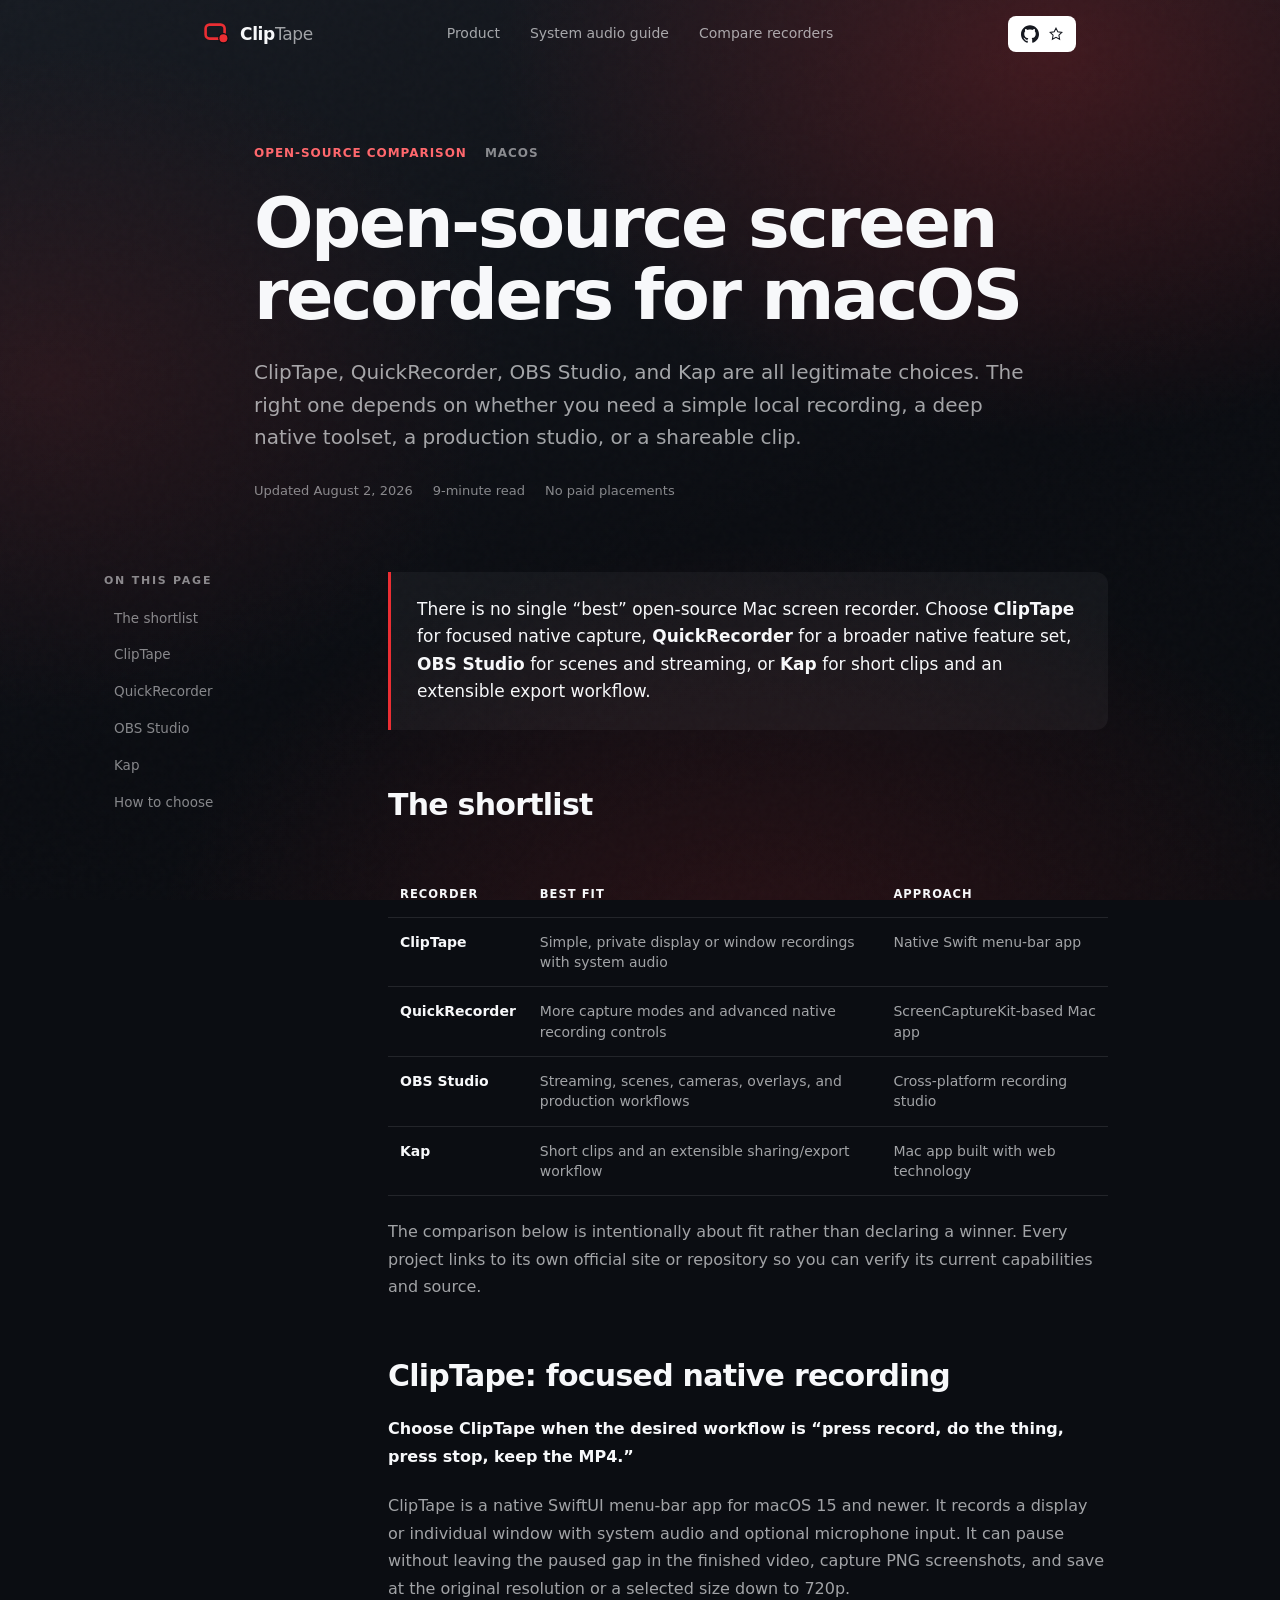
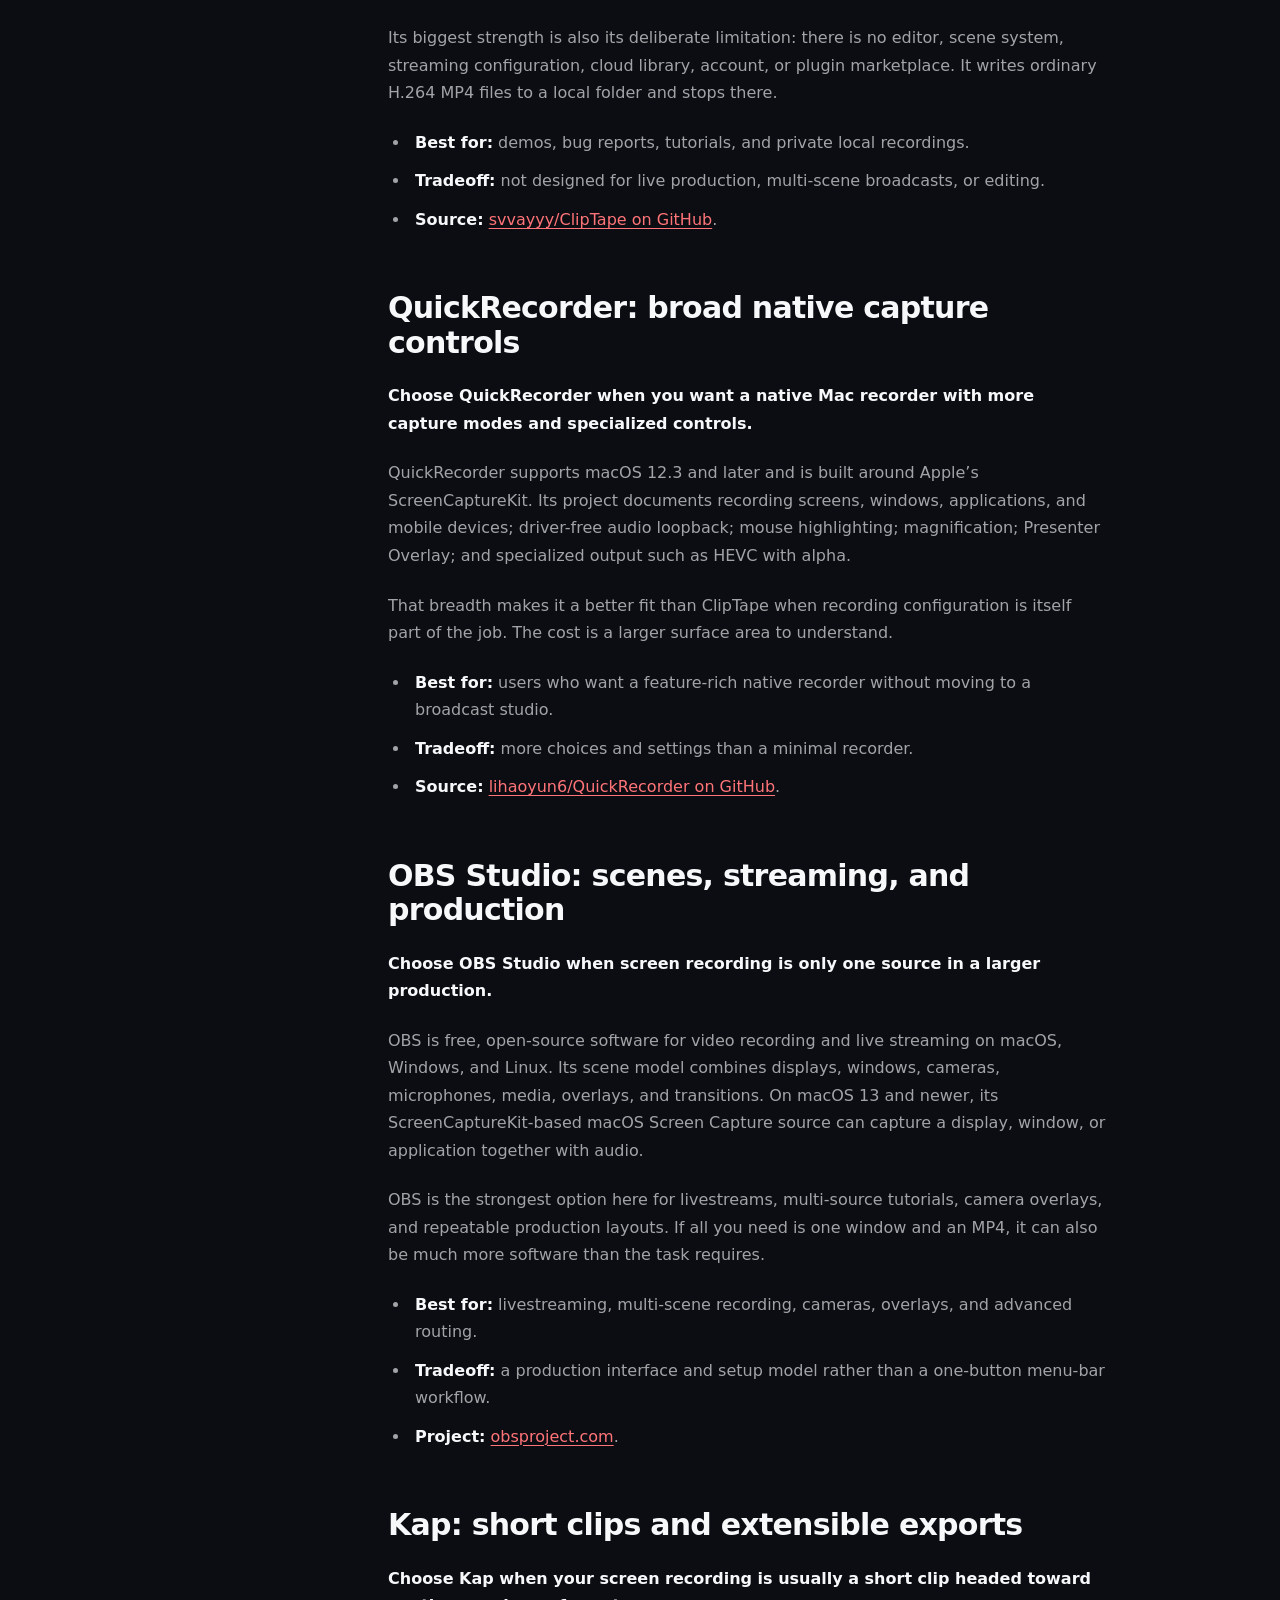
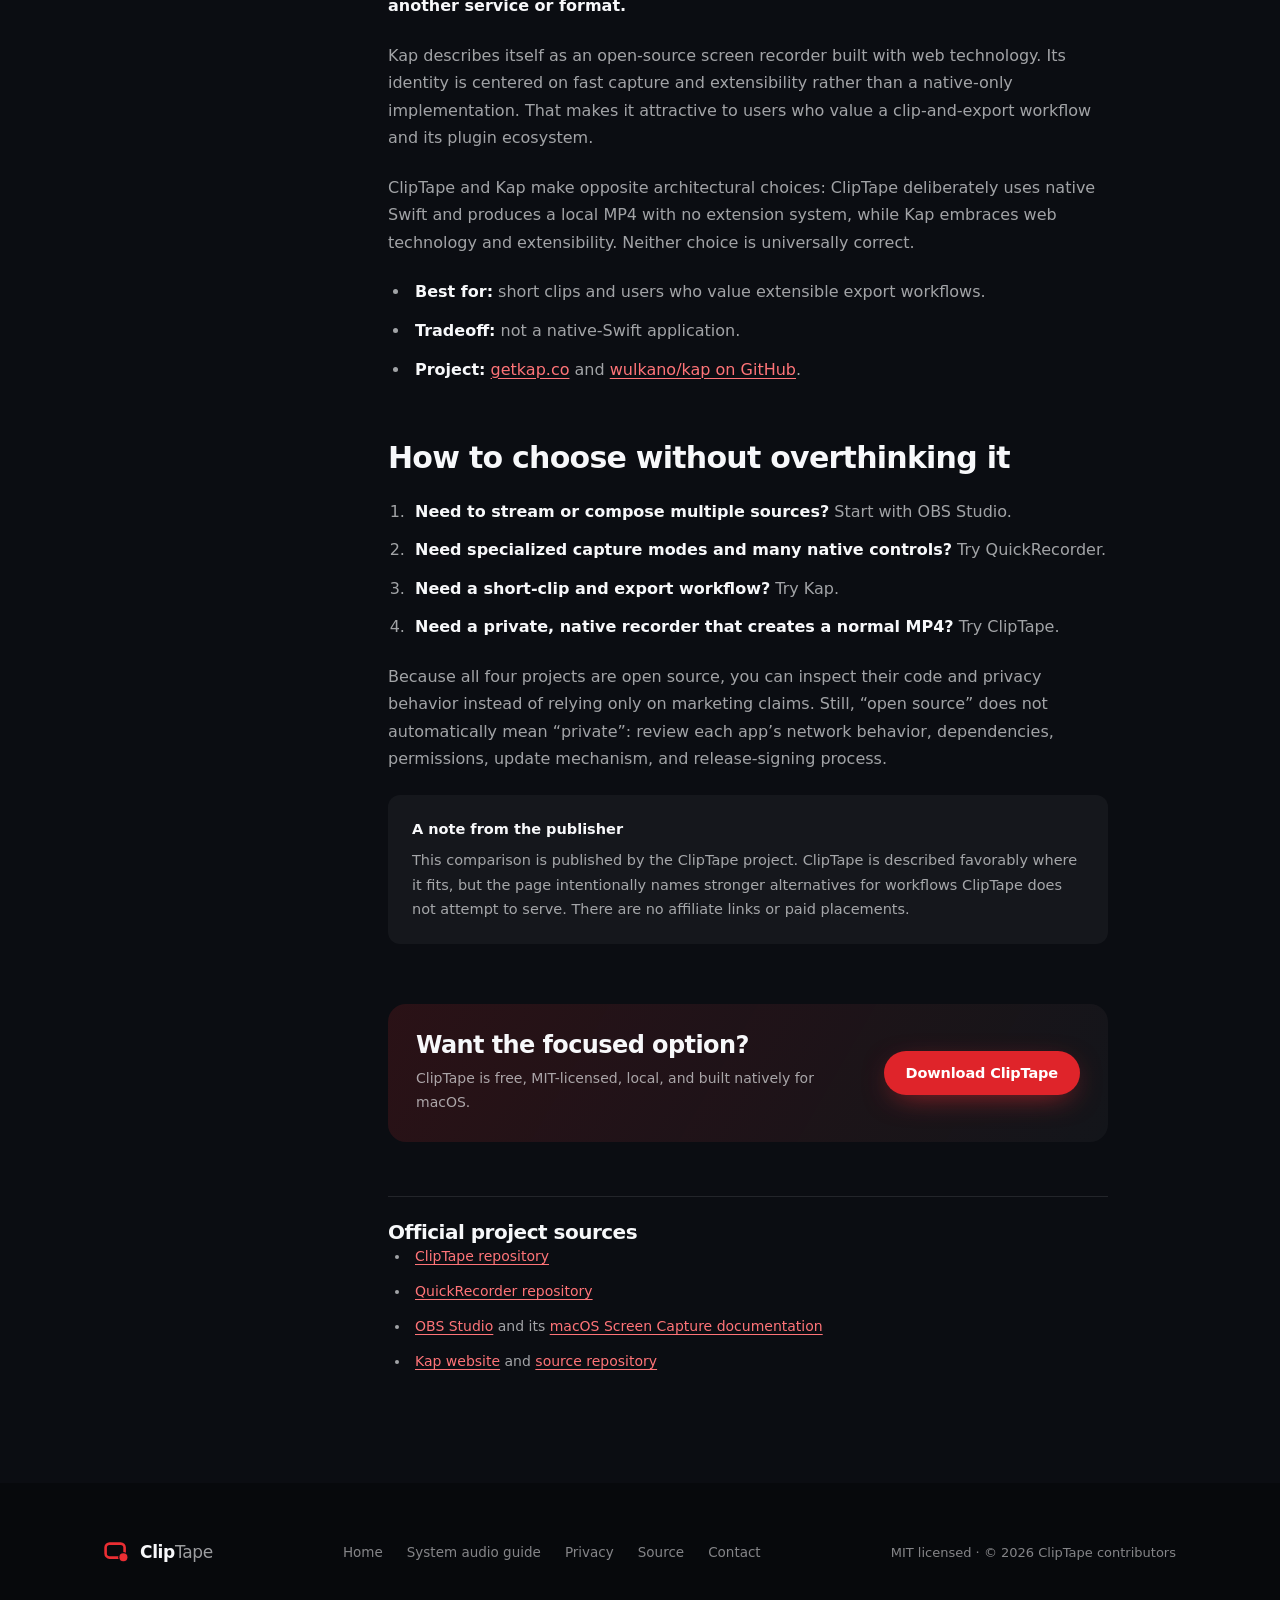
==== commit 0598e4db: "Rename MacTape to ClipTape" ====
--- a/docs/open-source-macos-screen-recorders.html
+++ b/docs/open-source-macos-screen-recorders.html
@@ -4,46 +4,46 @@
 <meta charset="utf-8">
 <meta name="viewport" content="width=device-width,initial-scale=1">
 <title>Open-Source macOS Screen Recorders: An Honest Comparison</title>
-<meta name="description" content="Compare MacTape, QuickRecorder, OBS Studio, and Kap for simple Mac capture, advanced recording, streaming, and short clips.">
+<meta name="description" content="Compare ClipTape, QuickRecorder, OBS Studio, and Kap for simple Mac capture, advanced recording, streaming, and short clips.">
 <meta name="theme-color" content="#0b0d12">
-<link rel="canonical" href="https://mactape.cc/open-source-macos-screen-recorders.html">
+<link rel="canonical" href="https://svvayyy.github.io/ClipTape/open-source-macos-screen-recorders.html">
 <link rel="icon" type="image/png" sizes="32x32" href="assets/favicon-32.png">
 <link rel="icon" type="image/png" sizes="128x128" href="assets/favicon-128.png">
 <link rel="apple-touch-icon" href="assets/icon-256.png">
 <meta property="og:type" content="article">
-<meta property="og:site_name" content="MacTape">
+<meta property="og:site_name" content="ClipTape">
 <meta property="og:title" content="Open-Source macOS Screen Recorders: An Honest Comparison">
 <meta property="og:description" content="Four good open-source recorders, four different jobs. Compare them before installing one.">
-<meta property="og:url" content="https://mactape.cc/open-source-macos-screen-recorders.html">
-<meta property="og:image" content="https://mactape.cc/assets/og-image.jpg">
+<meta property="og:url" content="https://svvayyy.github.io/ClipTape/open-source-macos-screen-recorders.html">
+<meta property="og:image" content="https://svvayyy.github.io/ClipTape/assets/og-image.jpg">
 <meta property="article:published_time" content="2026-08-02">
 <meta property="article:modified_time" content="2026-08-02">
 <meta name="twitter:card" content="summary_large_image">
 <meta name="twitter:title" content="Open-Source macOS Screen Recorders: An Honest Comparison">
 <meta name="twitter:description" content="Compare native capture, advanced tools, streaming workflows, and short-clip recorders for Mac.">
-<meta name="twitter:image" content="https://mactape.cc/assets/og-image.jpg">
+<meta name="twitter:image" content="https://svvayyy.github.io/ClipTape/assets/og-image.jpg">
 <script type="application/ld+json">
 {
   "@context": "https://schema.org",
   "@type": "TechArticle",
   "headline": "Open-Source macOS Screen Recorders: An Honest Comparison",
-  "description": "A practical comparison of MacTape, QuickRecorder, OBS Studio, and Kap for different Mac screen-recording workflows.",
+  "description": "A practical comparison of ClipTape, QuickRecorder, OBS Studio, and Kap for different Mac screen-recording workflows.",
   "datePublished": "2026-08-02",
   "dateModified": "2026-08-02",
-  "mainEntityOfPage": "https://mactape.cc/open-source-macos-screen-recorders.html",
-  "image": "https://mactape.cc/assets/og-image.jpg",
+  "mainEntityOfPage": "https://svvayyy.github.io/ClipTape/open-source-macos-screen-recorders.html",
+  "image": "https://svvayyy.github.io/ClipTape/assets/og-image.jpg",
   "author": {
     "@type": "Organization",
-    "name": "MacTape contributors",
-    "url": "https://github.com/svvayyy/MacTape/graphs/contributors"
+    "name": "ClipTape contributors",
+    "url": "https://github.com/svvayyy/ClipTape/graphs/contributors"
   },
   "publisher": {
     "@type": "Organization",
-    "name": "MacTape",
-    "url": "https://mactape.cc/",
+    "name": "ClipTape",
+    "url": "https://svvayyy.github.io/ClipTape/",
     "logo": {
       "@type": "ImageObject",
-      "url": "https://mactape.cc/assets/icon-1024.png"
+      "url": "https://svvayyy.github.io/ClipTape/assets/icon-1024.png"
     }
   }
 }
@@ -59,9 +59,9 @@
   <div class="chrome-inner">
     <div class="chrome-surface" aria-hidden="true"></div>
     <header class="chrome-bar">
-      <a class="brand" href="index.html" aria-label="MacTape home">
+      <a class="brand" href="index.html" aria-label="ClipTape home">
         <span class="mark" aria-hidden="true"><svg viewBox="0 0 26 22" fill="none"><rect x="1.6" y="1.6" width="19" height="14" rx="4" stroke="#eb2e33" stroke-width="2.6"/><circle cx="19.4" cy="15.2" r="5.2" fill="#0b0d12"/><circle cx="19.4" cy="15.2" r="4" fill="#eb2e33"/></svg></span>
-        <span>Mac<em>Tape</em></span>
+        <span>Clip<em>Tape</em></span>
       </a>
       <nav class="chrome-nav" aria-label="Primary navigation">
         <a class="dd-trigger" href="index.html#features">Product</a>
@@ -69,20 +69,20 @@
         <a class="dd-trigger" href="open-source-macos-screen-recorders.html" aria-current="page">Compare recorders</a>
       </nav>
       <div class="chrome-actions">
-        <a class="star-pill" href="https://github.com/svvayyy/MacTape" rel="noopener">
-          <span class="sr-only">View MacTape on GitHub, </span>
+        <a class="star-pill" href="https://github.com/svvayyy/ClipTape" rel="noopener">
+          <span class="sr-only">View ClipTape on GitHub, </span>
           <svg class="gh" viewBox="0 0 24 24" fill="currentColor" aria-hidden="true"><path d="M12 .297c-6.63 0-12 5.373-12 12 0 5.303 3.438 9.8 8.205 11.385.6.113.82-.258.82-.577 0-.285-.01-1.04-.015-2.04-3.338.724-4.042-1.61-4.042-1.61C4.422 18.07 3.633 17.7 3.633 17.7c-1.087-.744.084-.729.084-.729 1.205.084 1.838 1.236 1.838 1.236 1.07 1.835 2.809 1.305 3.495.998.108-.776.417-1.305.76-1.605-2.665-.3-5.466-1.332-5.466-5.93 0-1.31.465-2.38 1.235-3.22-.135-.303-.54-1.523.105-3.176 0 0 1.005-.322 3.3 1.23.96-.267 1.98-.399 3-.405 1.02.006 2.04.138 3 .405 2.28-1.552 3.285-1.23 3.285-1.23.645 1.653.24 2.873.12 3.176.765.84 1.23 1.91 1.23 3.22 0 4.61-2.805 5.625-5.475 5.92.42.36.81 1.096.81 2.22 0 1.606-.015 2.896-.015 3.286 0 .315.21.69.825.57C20.565 22.092 24 17.592 24 12.297c0-6.627-5.373-12-12-12"/></svg>
           <span class="count"><svg viewBox="0 0 24 24" fill="none" stroke="currentColor" stroke-width="1.8" aria-hidden="true"><path d="m12 2 3.09 6.26L22 9.27l-5 4.87 1.18 6.88L12 17.77l-6.18 3.25L7 14.14 2 9.27l6.91-1.01L12 2Z"/></svg><span class="n" data-stars></span></span>
         </a>
         <button class="menu-btn" type="button" aria-expanded="false" aria-label="Open navigation menu"><span></span></button>
       </div>
       <nav class="chrome-mobile" aria-label="Mobile navigation">
-        <a href="index.html">MacTape home</a>
+        <a href="index.html">ClipTape home</a>
         <a href="index.html#features">Features</a>
         <a href="record-mac-screen-with-system-audio.html">System audio guide</a>
         <a href="open-source-macos-screen-recorders.html" aria-current="page">Compare recorders</a>
         <a href="privacy.html">Privacy</a>
-        <a href="https://github.com/svvayyy/MacTape" rel="noopener">Source</a>
+        <a href="https://github.com/svvayyy/ClipTape" rel="noopener">Source</a>
       </nav>
     </header>
   </div>
@@ -93,7 +93,7 @@
     <div class="wrap article-hero-inner">
       <div class="article-kicker"><span>Open-source comparison</span><span>macOS</span></div>
       <h1>Open-source screen recorders for macOS</h1>
-      <p class="article-dek">MacTape, QuickRecorder, OBS Studio, and Kap are all legitimate choices. The right one depends on whether you need a simple local recording, a deep native toolset, a production studio, or a shareable clip.</p>
+      <p class="article-dek">ClipTape, QuickRecorder, OBS Studio, and Kap are all legitimate choices. The right one depends on whether you need a simple local recording, a deep native toolset, a production studio, or a shareable clip.</p>
       <div class="article-meta"><time datetime="2026-08-02">Updated August 2, 2026</time><span>9-minute read</span><span>No paid placements</span></div>
     </div>
   </header>
@@ -102,7 +102,7 @@
     <aside class="article-toc" aria-label="On this page">
       <strong>On this page</strong>
       <a href="#shortlist">The shortlist</a>
-      <a href="#mactape">MacTape</a>
+      <a href="#cliptape">ClipTape</a>
       <a href="#quickrecorder">QuickRecorder</a>
       <a href="#obs">OBS Studio</a>
       <a href="#kap">Kap</a>
@@ -110,14 +110,14 @@
     </aside>
 
     <article class="article">
-      <p class="answer">There is no single “best” open-source Mac screen recorder. Choose <strong>MacTape</strong> for focused native capture, <strong>QuickRecorder</strong> for a broader native feature set, <strong>OBS Studio</strong> for scenes and streaming, or <strong>Kap</strong> for short clips and an extensible export workflow.</p>
+      <p class="answer">There is no single “best” open-source Mac screen recorder. Choose <strong>ClipTape</strong> for focused native capture, <strong>QuickRecorder</strong> for a broader native feature set, <strong>OBS Studio</strong> for scenes and streaming, or <strong>Kap</strong> for short clips and an extensible export workflow.</p>
 
       <h2 id="shortlist">The shortlist</h2>
       <div class="table-scroll" role="region" aria-label="Open-source macOS screen recorder comparison" tabindex="0">
       <table>
         <thead><tr><th>Recorder</th><th>Best fit</th><th>Approach</th></tr></thead>
         <tbody>
-          <tr><td>MacTape</td><td>Simple, private display or window recordings with system audio</td><td>Native Swift menu-bar app</td></tr>
+          <tr><td>ClipTape</td><td>Simple, private display or window recordings with system audio</td><td>Native Swift menu-bar app</td></tr>
           <tr><td>QuickRecorder</td><td>More capture modes and advanced native recording controls</td><td>ScreenCaptureKit-based Mac app</td></tr>
           <tr><td>OBS Studio</td><td>Streaming, scenes, cameras, overlays, and production workflows</td><td>Cross-platform recording studio</td></tr>
           <tr><td>Kap</td><td>Short clips and an extensible sharing/export workflow</td><td>Mac app built with web technology</td></tr>
@@ -126,20 +126,20 @@
       </div>
       <p>The comparison below is intentionally about fit rather than declaring a winner. Every project links to its own official site or repository so you can verify its current capabilities and source.</p>
 
-      <h2 id="mactape">MacTape: focused native recording</h2>
-      <p><strong>Choose MacTape when the desired workflow is “press record, do the thing, press stop, keep the MP4.”</strong></p>
-      <p>MacTape is a native SwiftUI menu-bar app for macOS 15 and newer. It records a display or individual window with system audio and optional microphone input. It can pause without leaving the paused gap in the finished video, capture PNG screenshots, and save at the original resolution or a selected size down to 720p.</p>
+      <h2 id="cliptape">ClipTape: focused native recording</h2>
+      <p><strong>Choose ClipTape when the desired workflow is “press record, do the thing, press stop, keep the MP4.”</strong></p>
+      <p>ClipTape is a native SwiftUI menu-bar app for macOS 15 and newer. It records a display or individual window with system audio and optional microphone input. It can pause without leaving the paused gap in the finished video, capture PNG screenshots, and save at the original resolution or a selected size down to 720p.</p>
       <p>Its biggest strength is also its deliberate limitation: there is no editor, scene system, streaming configuration, cloud library, account, or plugin marketplace. It writes ordinary H.264 MP4 files to a local folder and stops there.</p>
       <ul>
         <li><strong>Best for:</strong> demos, bug reports, tutorials, and private local recordings.</li>
         <li><strong>Tradeoff:</strong> not designed for live production, multi-scene broadcasts, or editing.</li>
-        <li><strong>Source:</strong> <a href="https://github.com/svvayyy/MacTape" rel="noopener">svvayyy/MacTape on GitHub</a>.</li>
+        <li><strong>Source:</strong> <a href="https://github.com/svvayyy/ClipTape" rel="noopener">svvayyy/ClipTape on GitHub</a>.</li>
       </ul>
 
       <h2 id="quickrecorder">QuickRecorder: broad native capture controls</h2>
       <p><strong>Choose QuickRecorder when you want a native Mac recorder with more capture modes and specialized controls.</strong></p>
       <p>QuickRecorder supports macOS 12.3 and later and is built around Apple’s ScreenCaptureKit. Its project documents recording screens, windows, applications, and mobile devices; driver-free audio loopback; mouse highlighting; magnification; Presenter Overlay; and specialized output such as HEVC with alpha.</p>
-      <p>That breadth makes it a better fit than MacTape when recording configuration is itself part of the job. The cost is a larger surface area to understand.</p>
+      <p>That breadth makes it a better fit than ClipTape when recording configuration is itself part of the job. The cost is a larger surface area to understand.</p>
       <ul>
         <li><strong>Best for:</strong> users who want a feature-rich native recorder without moving to a broadcast studio.</li>
         <li><strong>Tradeoff:</strong> more choices and settings than a minimal recorder.</li>
@@ -159,7 +159,7 @@
       <h2 id="kap">Kap: short clips and extensible exports</h2>
       <p><strong>Choose Kap when your screen recording is usually a short clip headed toward another service or format.</strong></p>
       <p>Kap describes itself as an open-source screen recorder built with web technology. Its identity is centered on fast capture and extensibility rather than a native-only implementation. That makes it attractive to users who value a clip-and-export workflow and its plugin ecosystem.</p>
-      <p>MacTape and Kap make opposite architectural choices: MacTape deliberately uses native Swift and produces a local MP4 with no extension system, while Kap embraces web technology and extensibility. Neither choice is universally correct.</p>
+      <p>ClipTape and Kap make opposite architectural choices: ClipTape deliberately uses native Swift and produces a local MP4 with no extension system, while Kap embraces web technology and extensibility. Neither choice is universally correct.</p>
       <ul>
         <li><strong>Best for:</strong> short clips and users who value extensible export workflows.</li>
         <li><strong>Tradeoff:</strong> not a native-Swift application.</li>
@@ -171,27 +171,27 @@
         <li><strong>Need to stream or compose multiple sources?</strong> Start with OBS Studio.</li>
         <li><strong>Need specialized capture modes and many native controls?</strong> Try QuickRecorder.</li>
         <li><strong>Need a short-clip and export workflow?</strong> Try Kap.</li>
-        <li><strong>Need a private, native recorder that creates a normal MP4?</strong> Try MacTape.</li>
+        <li><strong>Need a private, native recorder that creates a normal MP4?</strong> Try ClipTape.</li>
       </ol>
       <p>Because all four projects are open source, you can inspect their code and privacy behavior instead of relying only on marketing claims. Still, “open source” does not automatically mean “private”: review each app’s network behavior, dependencies, permissions, update mechanism, and release-signing process.</p>
 
       <div class="callout">
         <b>A note from the publisher</b>
-        This comparison is published by the MacTape project. MacTape is described favorably where it fits, but the page intentionally names stronger alternatives for workflows MacTape does not attempt to serve. There are no affiliate links or paid placements.
+        This comparison is published by the ClipTape project. ClipTape is described favorably where it fits, but the page intentionally names stronger alternatives for workflows ClipTape does not attempt to serve. There are no affiliate links or paid placements.
       </div>
 
       <div class="article-cta">
         <div>
           <h2>Want the focused option?</h2>
-          <p>MacTape is free, MIT-licensed, local, and built natively for macOS.</p>
+          <p>ClipTape is free, MIT-licensed, local, and built natively for macOS.</p>
         </div>
-        <a class="btn btn-primary" href="https://github.com/svvayyy/MacTape/releases/download/v0.1.0-beta.1/MacTape-0.1.0.dmg" rel="noopener">Download MacTape</a>
+        <a class="btn btn-primary" href="https://github.com/svvayyy/ClipTape/releases/download/v0.1.0-beta.2/ClipTape-0.1.0.dmg" rel="noopener">Download ClipTape</a>
       </div>
 
       <section class="sources" aria-labelledby="sources-heading">
         <h2 id="sources-heading">Official project sources</h2>
         <ul>
-          <li><a href="https://github.com/svvayyy/MacTape" rel="noopener">MacTape repository</a></li>
+          <li><a href="https://github.com/svvayyy/ClipTape" rel="noopener">ClipTape repository</a></li>
           <li><a href="https://github.com/lihaoyun6/QuickRecorder" rel="noopener">QuickRecorder repository</a></li>
           <li><a href="https://obsproject.com/" rel="noopener">OBS Studio</a> and its <a href="https://obsproject.com/kb/macos-screen-capture-source" rel="noopener">macOS Screen Capture documentation</a></li>
           <li><a href="https://getkap.co/" rel="noopener">Kap website</a> and <a href="https://github.com/wulkano/kap" rel="noopener">source repository</a></li>
@@ -203,15 +203,15 @@
 
 <footer>
   <div class="wrap foot">
-    <a class="brand" href="index.html"><span class="mark" aria-hidden="true"><svg viewBox="0 0 26 22" fill="none"><rect x="1.6" y="1.6" width="19" height="14" rx="4" stroke="#eb2e33" stroke-width="2.6"/><circle cx="19.4" cy="15.2" r="5.2" fill="#0b0d12"/><circle cx="19.4" cy="15.2" r="4" fill="#eb2e33"/></svg></span><span>Mac<em>Tape</em></span></a>
+    <a class="brand" href="index.html"><span class="mark" aria-hidden="true"><svg viewBox="0 0 26 22" fill="none"><rect x="1.6" y="1.6" width="19" height="14" rx="4" stroke="#eb2e33" stroke-width="2.6"/><circle cx="19.4" cy="15.2" r="5.2" fill="#0b0d12"/><circle cx="19.4" cy="15.2" r="4" fill="#eb2e33"/></svg></span><span>Clip<em>Tape</em></span></a>
     <div class="foot-links">
       <a href="index.html">Home</a>
       <a href="record-mac-screen-with-system-audio.html">System audio guide</a>
       <a href="privacy.html">Privacy</a>
-      <a href="https://github.com/svvayyy/MacTape" rel="noopener">Source</a>
+      <a href="https://github.com/svvayyy/ClipTape" rel="noopener">Source</a>
       <a href="mailto:hello@swayyy.dev">Contact</a>
     </div>
-    <div class="foot-legal">MIT licensed · © 2026 MacTape contributors</div>
+    <div class="foot-legal">MIT licensed · © 2026 ClipTape contributors</div>
   </div>
 </footer>
 <script src="assets/site.js"></script>
--- a/docs/assets/site.css
+++ b/docs/assets/site.css
@@ -1,4 +1,4 @@
-/* MacTape site styles. Palette and radii mirror MacTape/Design/MacTapeTheme.swift. */
+/* ClipTape site styles. Palette and radii mirror ClipTape/Design/ClipTapeTheme.swift. */
 
 :root{
   --red:#eb2e33;
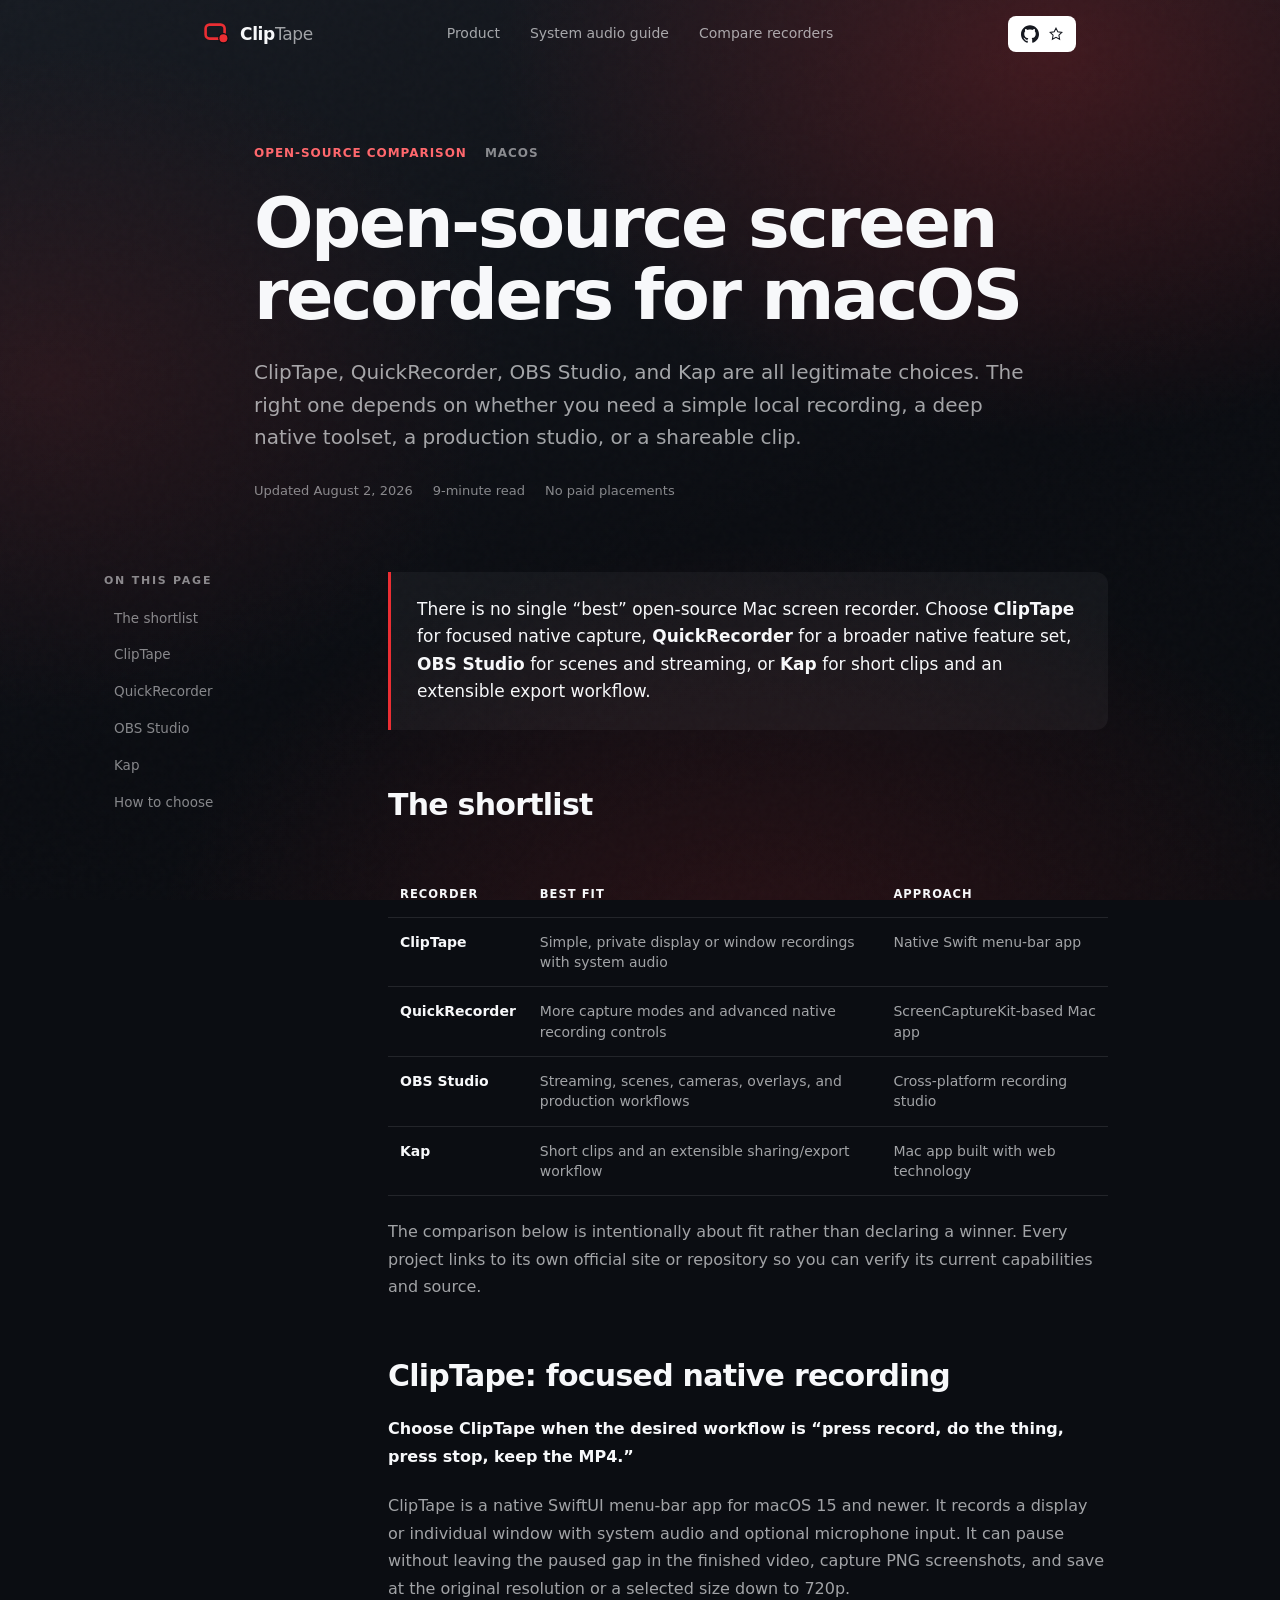
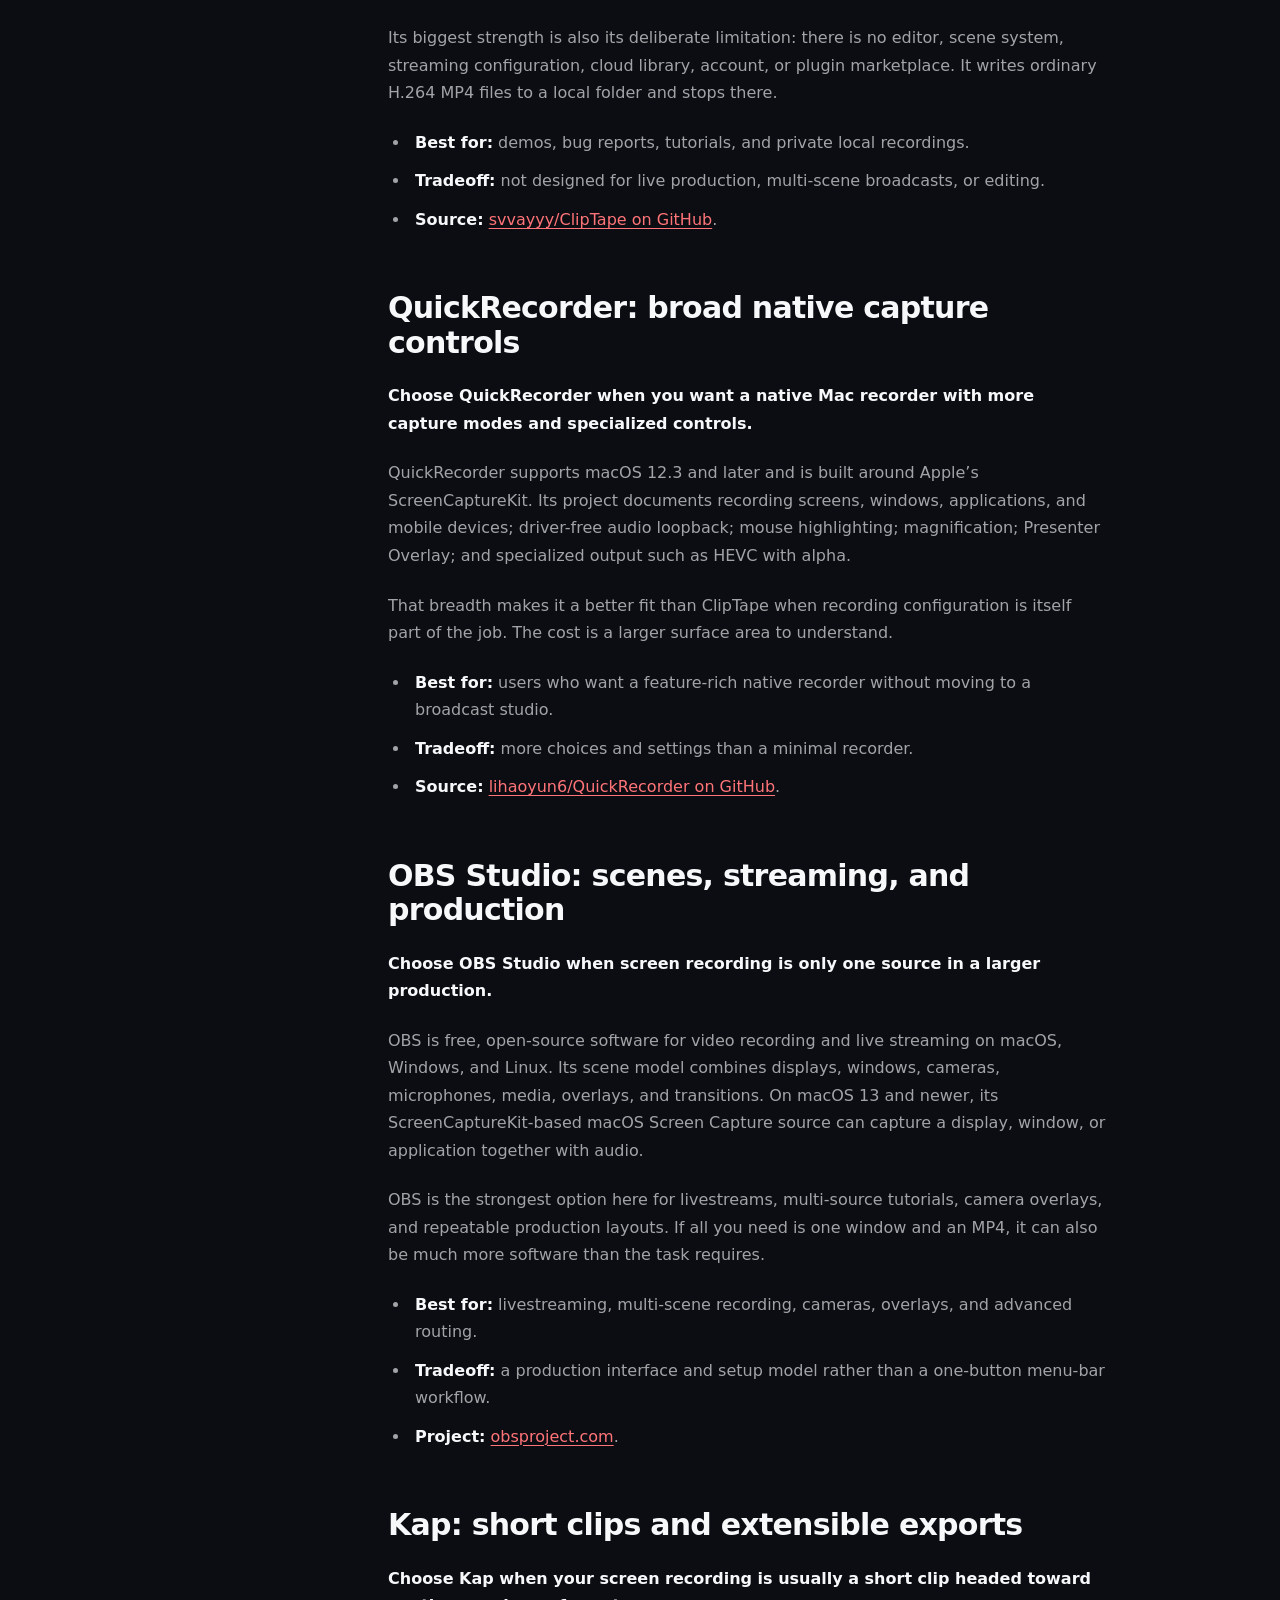
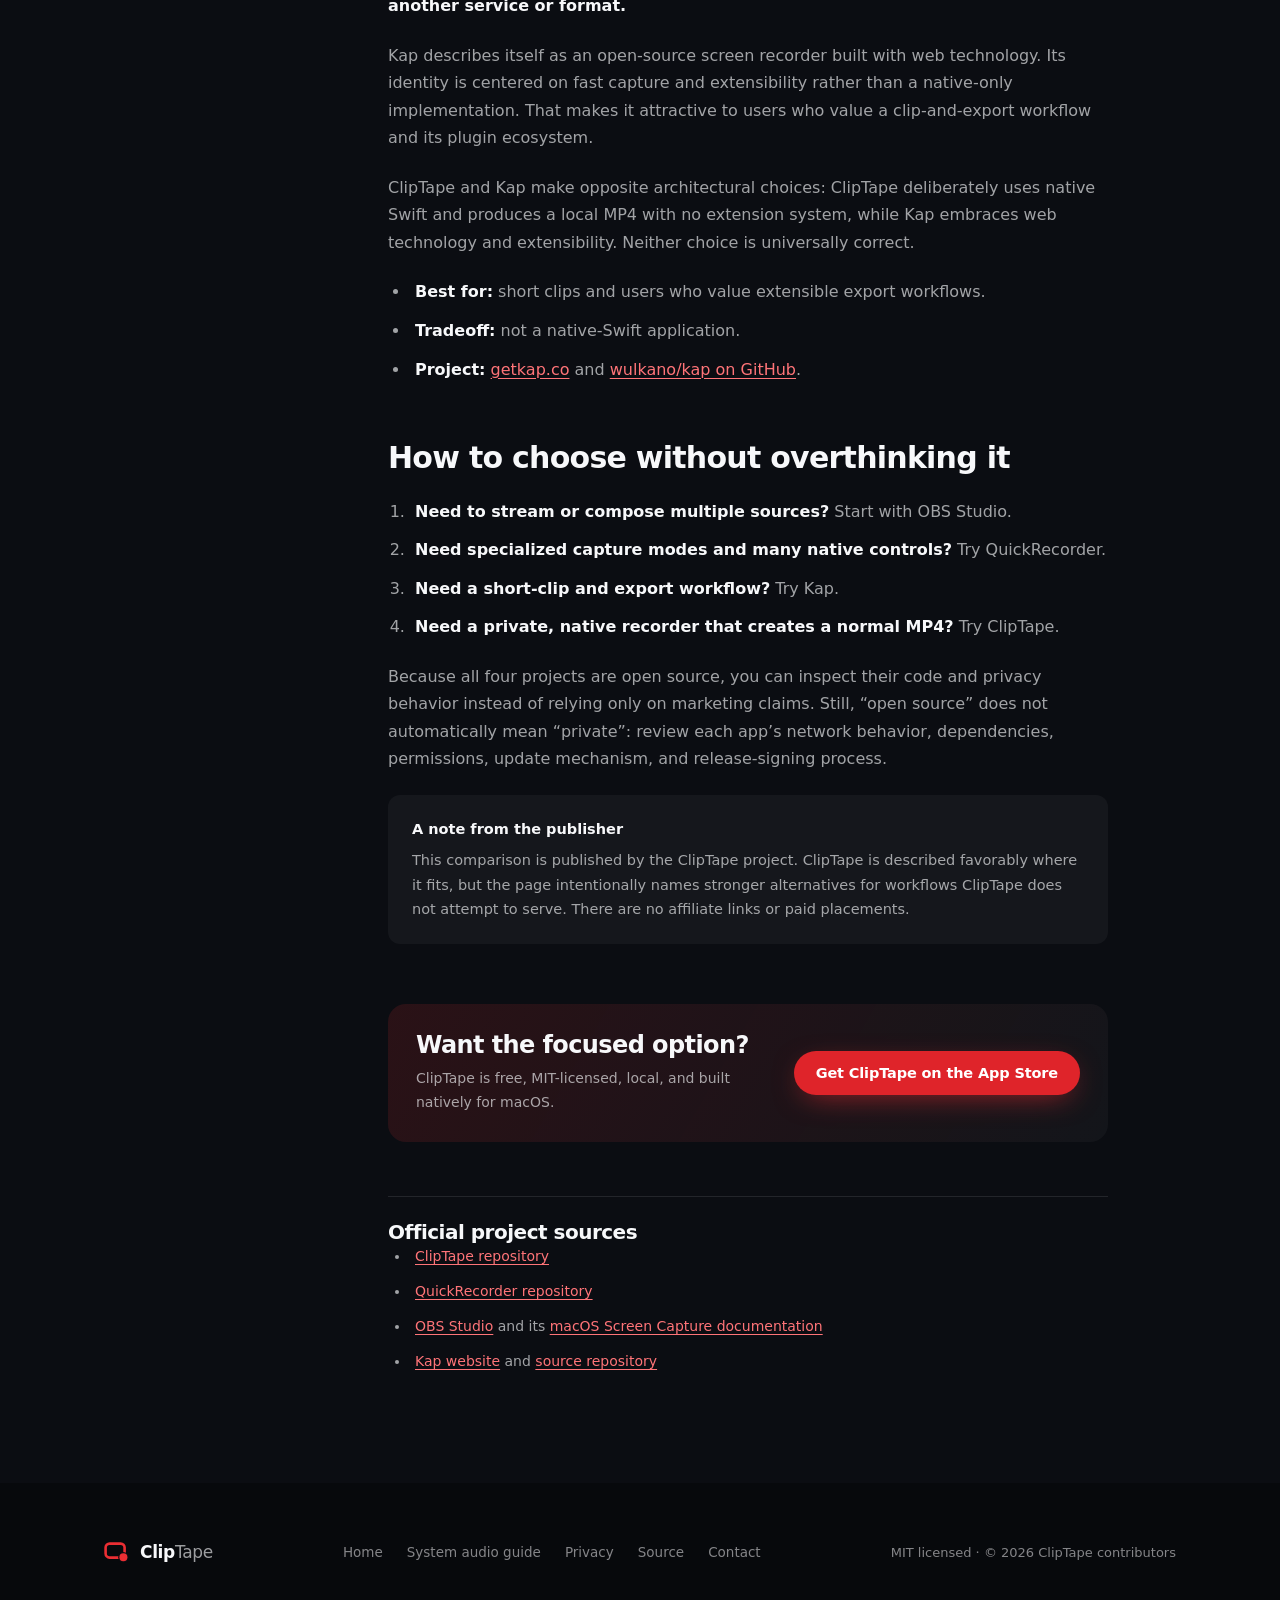
==== commit f074c094: "docs: launch ClipTape on the Mac App Store" ====
--- a/docs/open-source-macos-screen-recorders.html
+++ b/docs/open-source-macos-screen-recorders.html
@@ -185,7 +185,7 @@
           <h2>Want the focused option?</h2>
           <p>ClipTape is free, MIT-licensed, local, and built natively for macOS.</p>
         </div>
-        <a class="btn btn-primary" href="https://github.com/svvayyy/ClipTape/releases/download/v0.1.0-beta.2/ClipTape-0.1.0.dmg" rel="noopener">Download ClipTape</a>
+        <a class="btn btn-primary" href="https://apps.apple.com/us/app/cliptape-screen-recorder/id6795628398" rel="noopener">Get ClipTape on the App Store</a>
       </div>
 
       <section class="sources" aria-labelledby="sources-heading">
--- a/docs/assets/site.css
+++ b/docs/assets/site.css
@@ -158,6 +158,11 @@
 .btn-primary:hover{background:var(--red-deep);box-shadow:0 12px 40px -10px rgba(235,46,51,.9)}
 .btn-ghost{background:var(--panel);color:var(--ink)}
 .btn-ghost:hover{background:var(--panel-2)}
+.app-store-badge{display:inline-flex;align-items:center;height:44px;border-radius:7px;
+  transition:transform .18s var(--ease),filter .18s var(--ease)}
+.app-store-badge:hover{filter:brightness(1.08)}
+.app-store-badge:active{transform:scale(.975)}
+.app-store-badge img{width:172px;height:auto}
 
 /* hero */
 .hero{position:relative;padding:132px 0 40px}
@@ -466,6 +471,7 @@
   .zeros{grid-template-columns:1fr 1fr}
   .zero b{font-size:38px}
   .hero-cta .btn,.cta-row .btn,.legal-cta .btn{width:100%;justify-content:center}
+  .hero-cta .app-store-badge,.cta-row .app-store-badge{width:100%;justify-content:center}
   .hero-cta,.cta-row,.legal-cta{width:100%}
   .step{align-items:flex-start}
   .row{flex-direction:column;gap:8px}
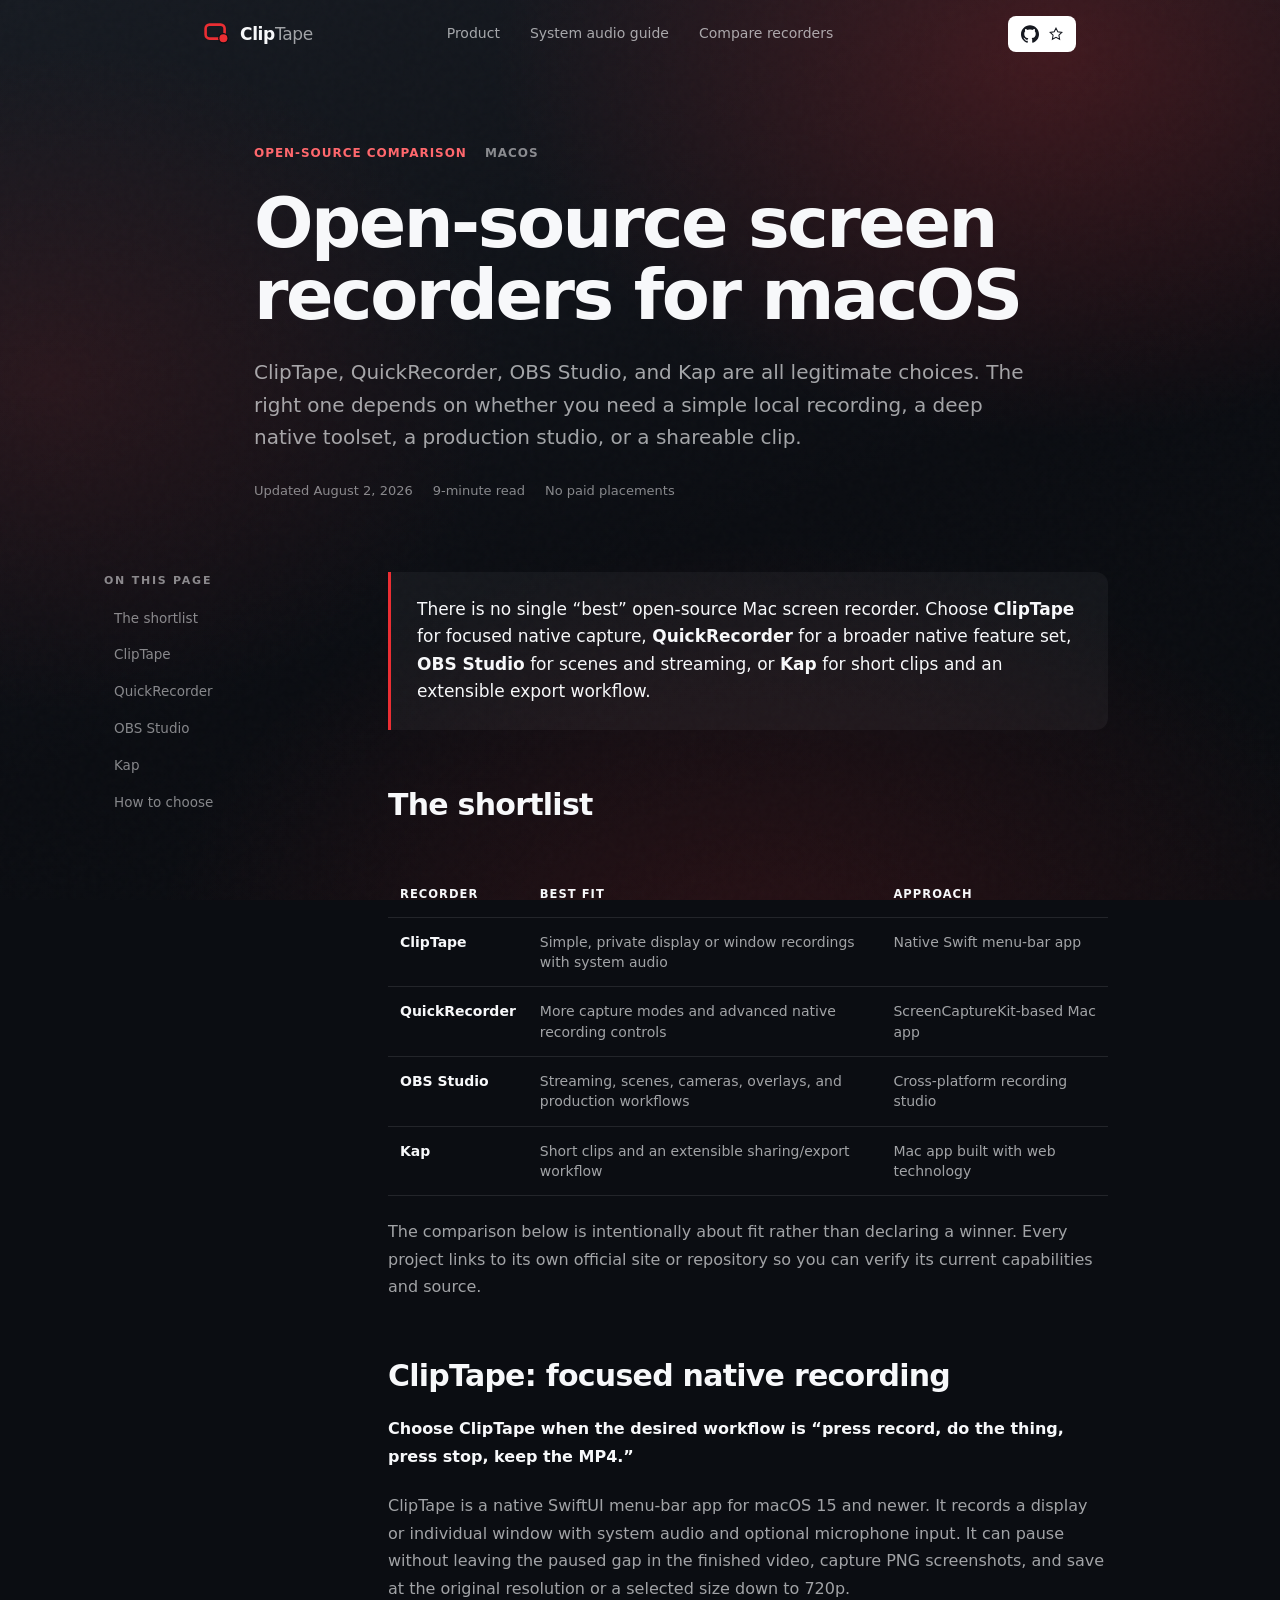
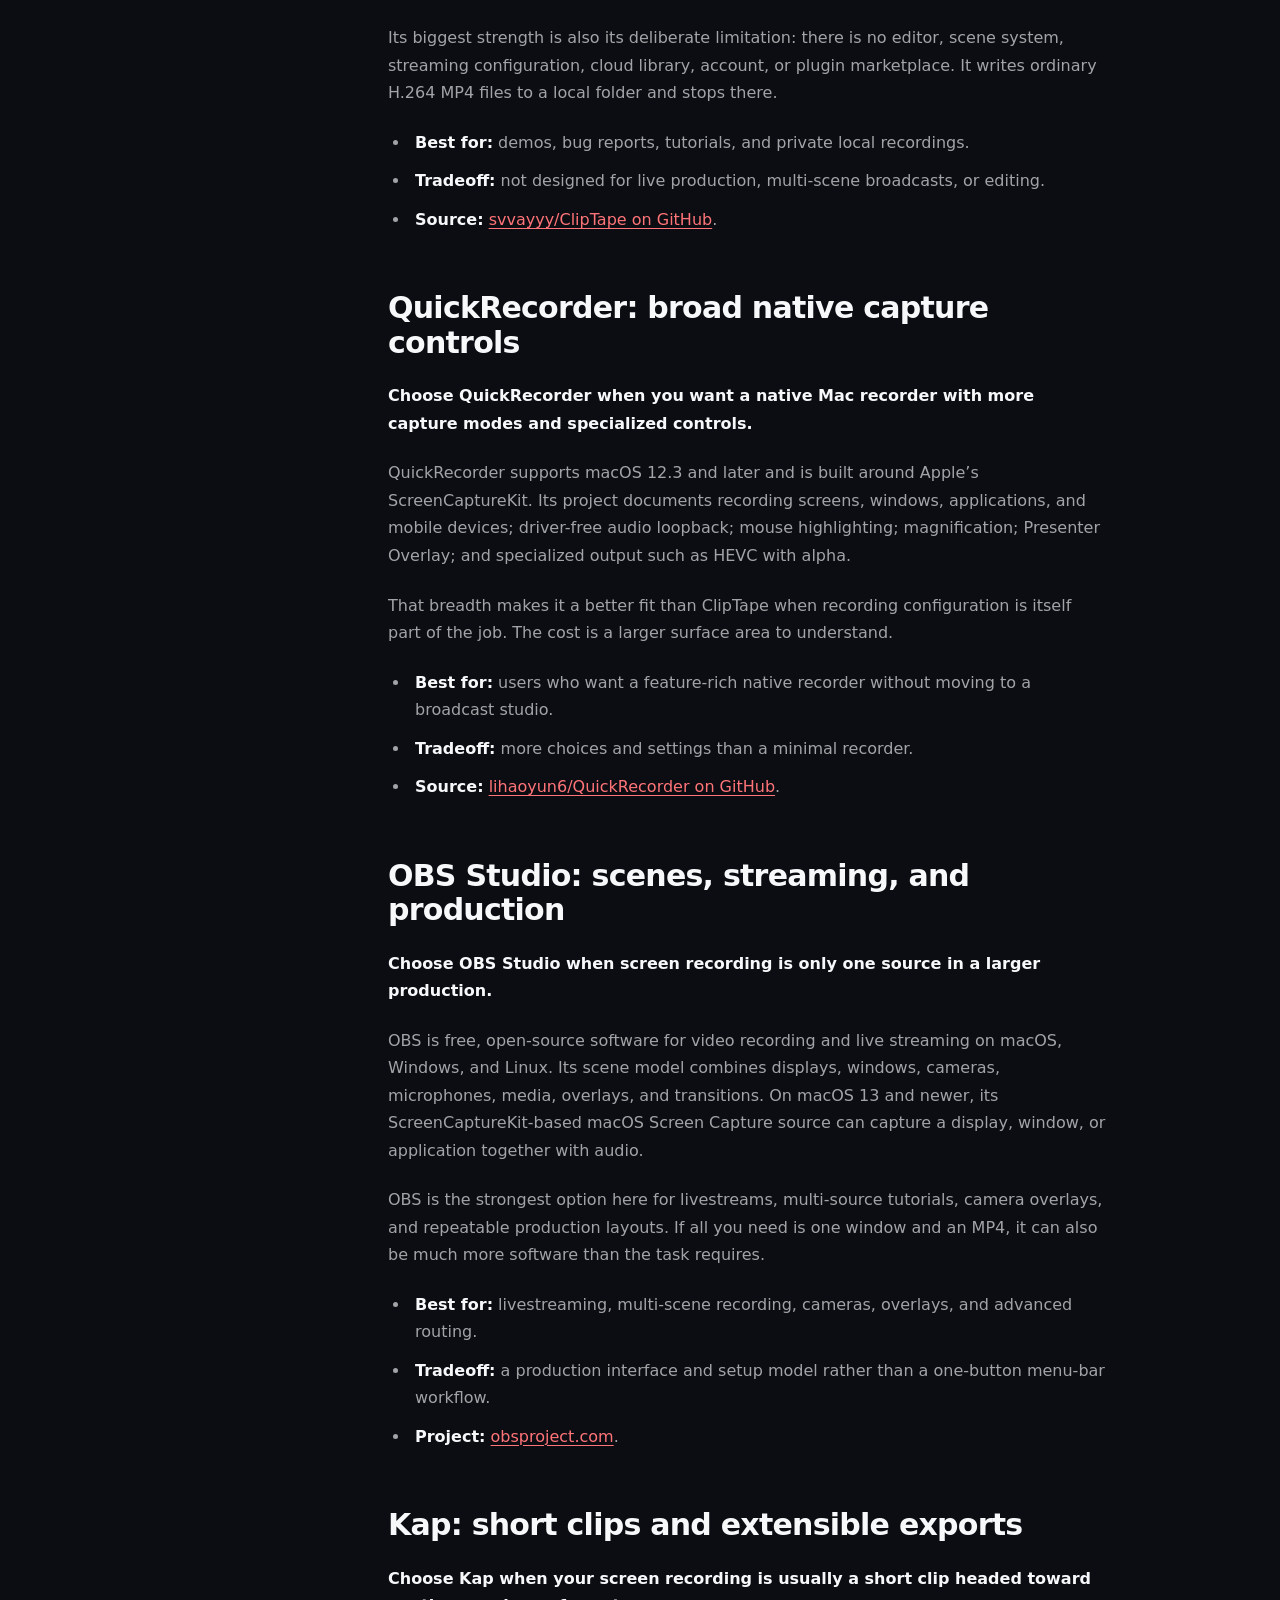
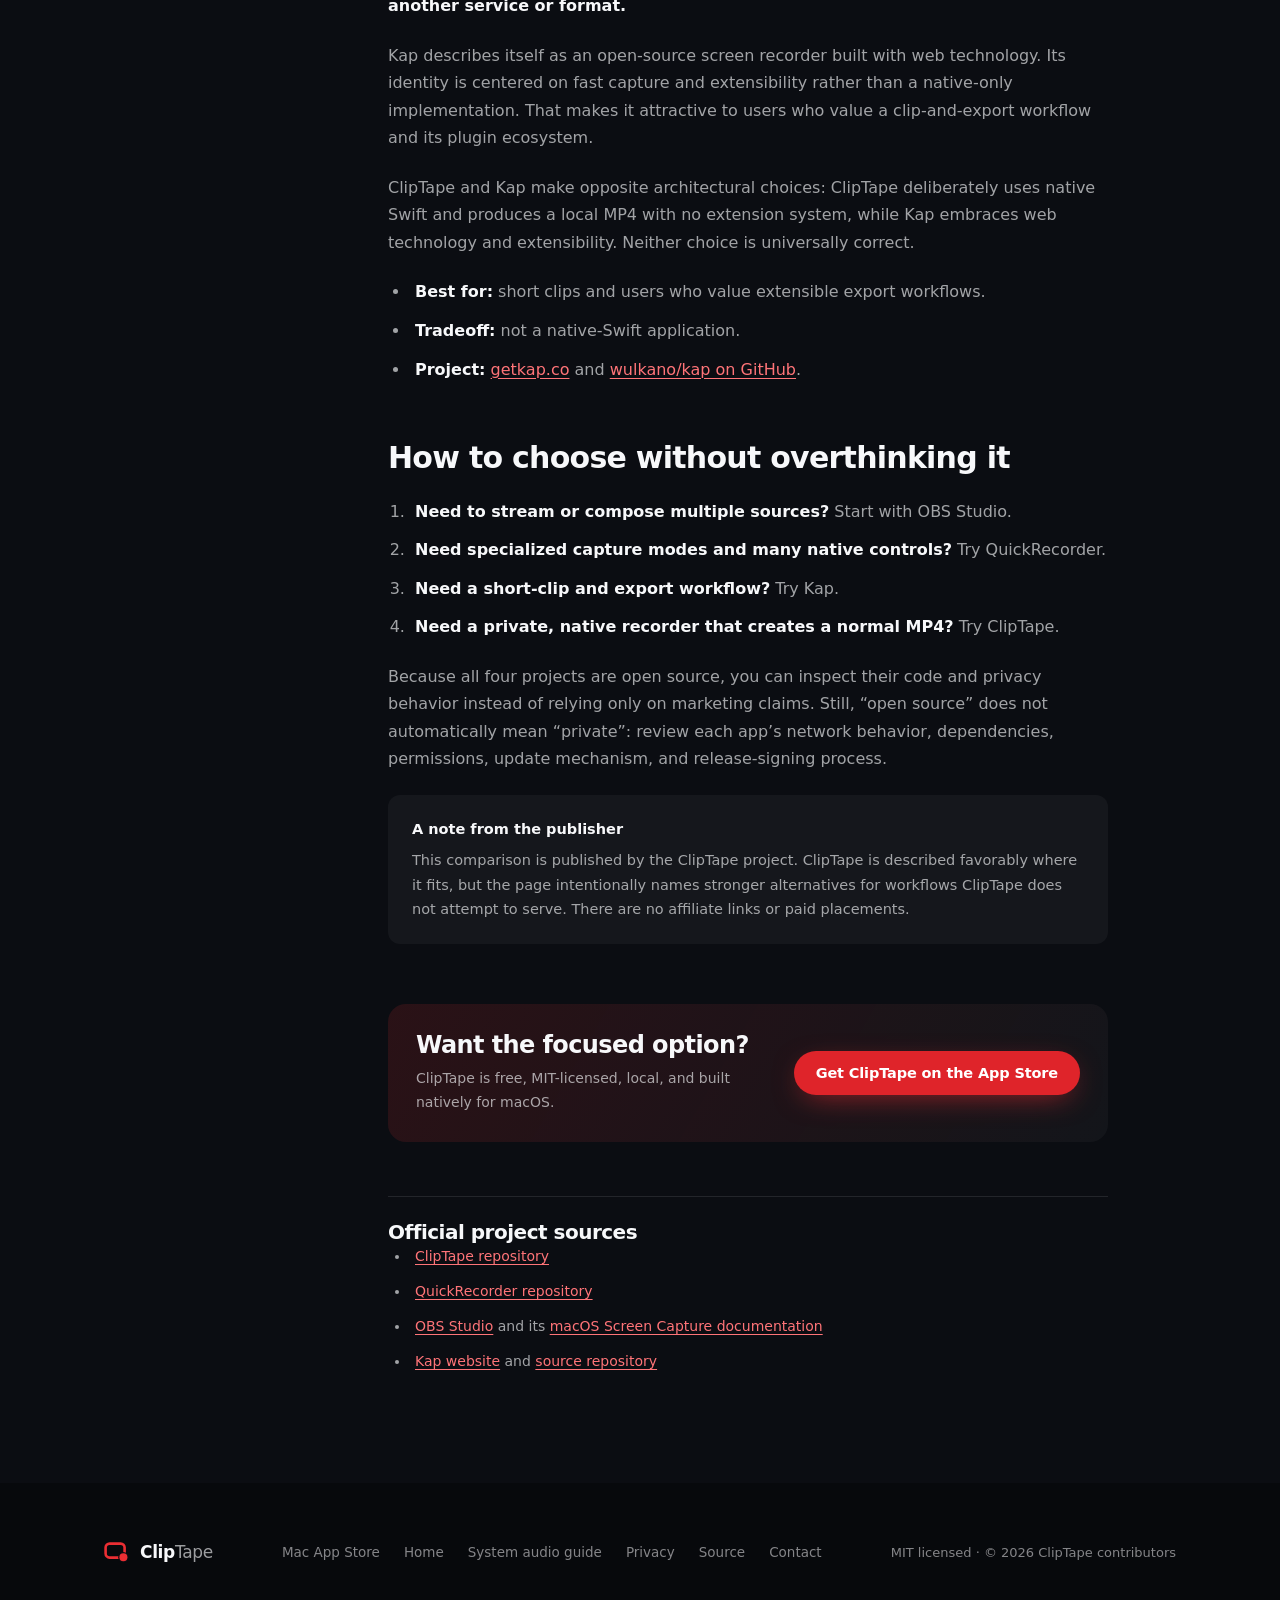
==== commit 9b6f7380: "docs: link the App Store from every page" ====
--- a/docs/open-source-macos-screen-recorders.html
+++ b/docs/open-source-macos-screen-recorders.html
@@ -205,6 +205,7 @@
   <div class="wrap foot">
     <a class="brand" href="index.html"><span class="mark" aria-hidden="true"><svg viewBox="0 0 26 22" fill="none"><rect x="1.6" y="1.6" width="19" height="14" rx="4" stroke="#eb2e33" stroke-width="2.6"/><circle cx="19.4" cy="15.2" r="5.2" fill="#0b0d12"/><circle cx="19.4" cy="15.2" r="4" fill="#eb2e33"/></svg></span><span>Clip<em>Tape</em></span></a>
     <div class="foot-links">
+      <a href="https://apps.apple.com/us/app/cliptape-screen-recorder/id6795628398" rel="noopener">Mac App Store</a>
       <a href="index.html">Home</a>
       <a href="record-mac-screen-with-system-audio.html">System audio guide</a>
       <a href="privacy.html">Privacy</a>
